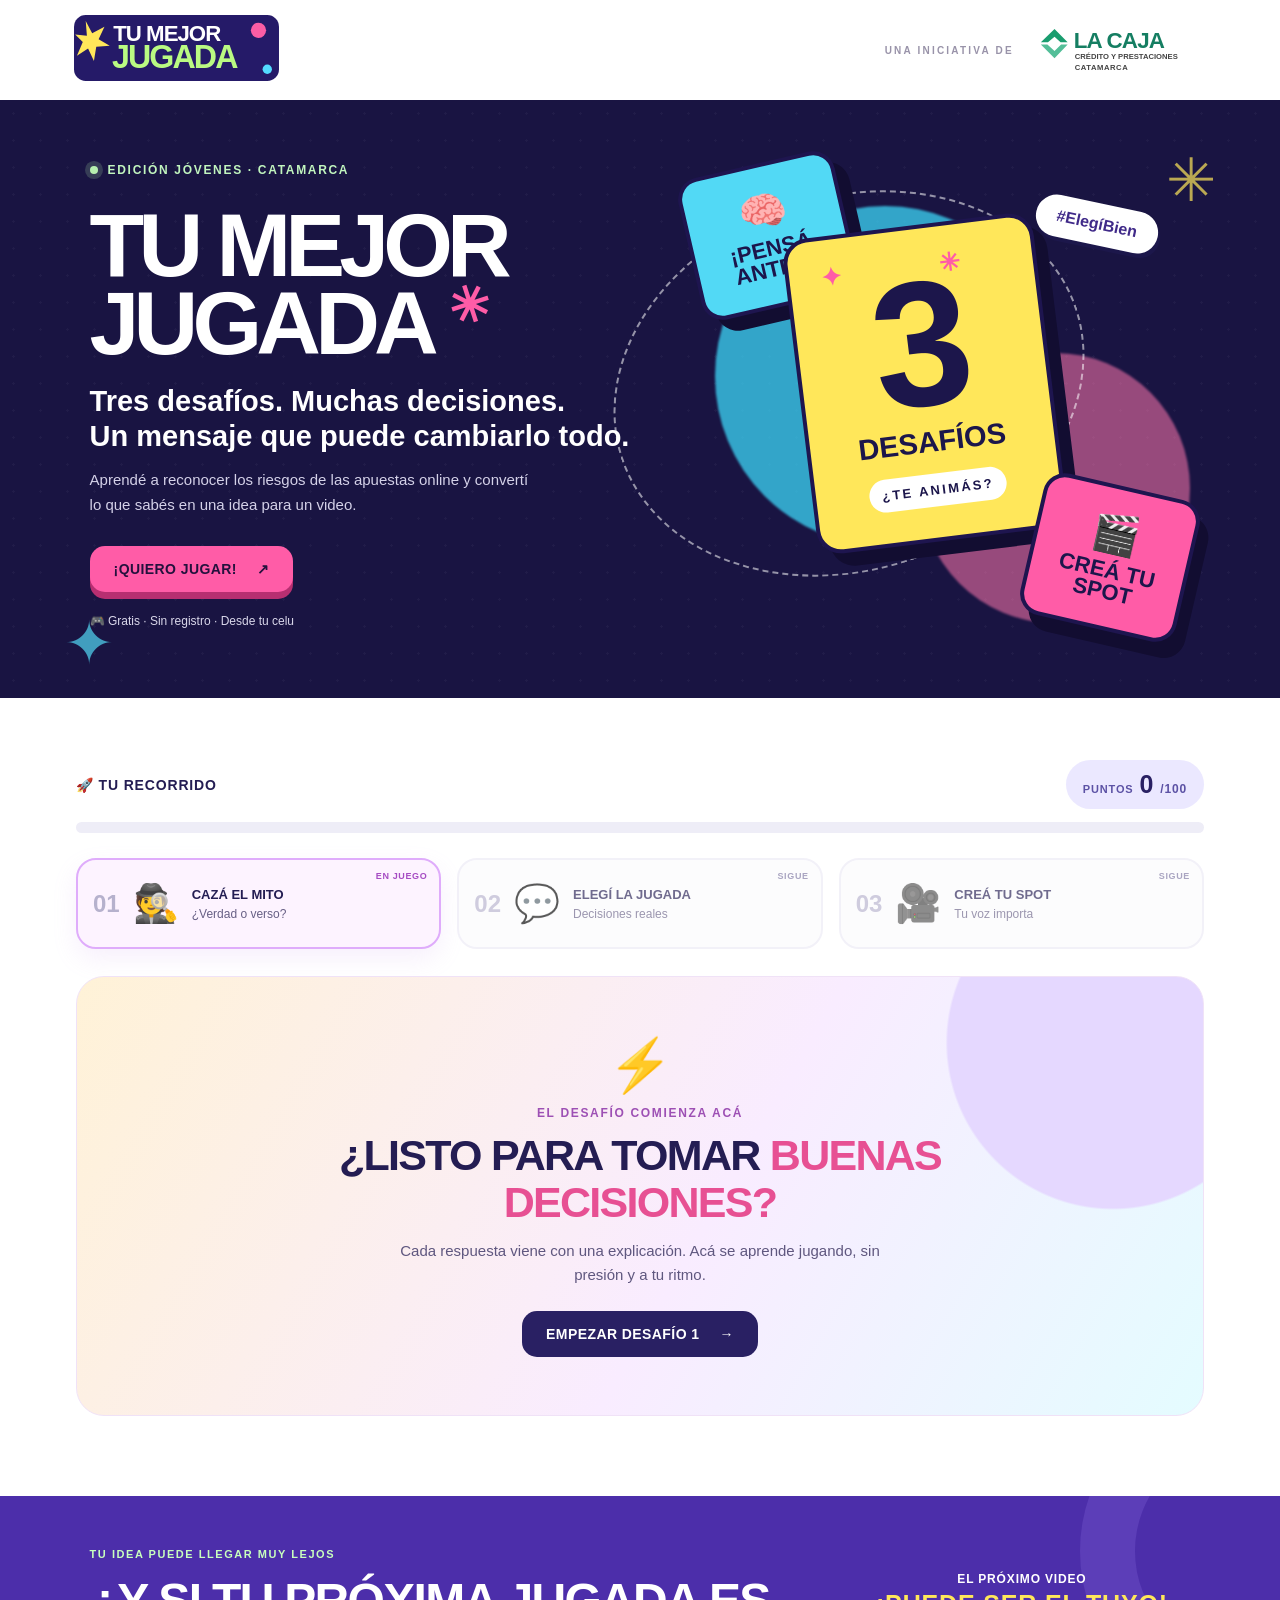
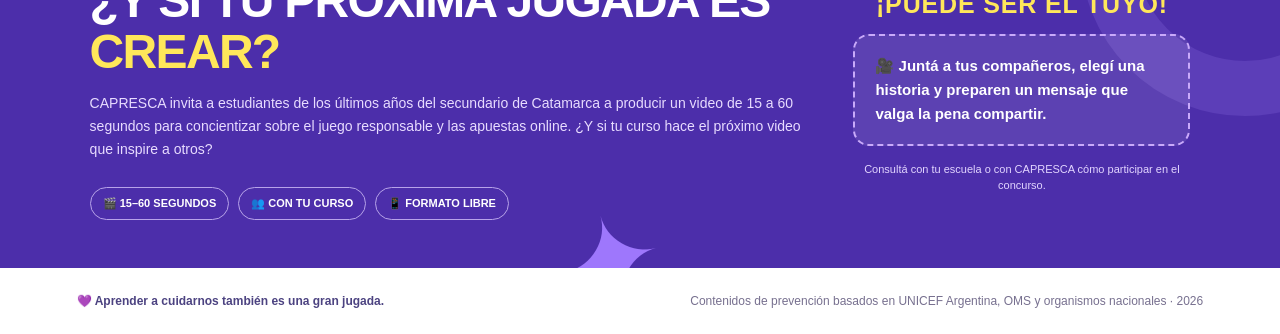
==== index.html @ 7194225c "Publicar Tu Mejor Jugada como juego web en GitHub Pages" ====
<!doctype html>
<html lang="es-AR">
  <head>
    <meta charset="UTF-8" />
    <meta name="viewport" content="width=device-width, initial-scale=1" />
    <meta name="theme-color" content="#1b154d" />
    <meta name="description" content="Tu Mejor Jugada: tres desafíos para aprender sobre apuestas online, cuidarnos entre amigos y crear un spot con mensaje." />
    <meta property="og:title" content="Tu Mejor Jugada | 3 desafíos" />
    <meta property="og:description" content="Jugá, decidí y creá. ¡Tu mensaje puede inspirar a otros jóvenes!" />
    <title>Tu Mejor Jugada | 3 desafíos</title>
    <link rel="icon" href="[data-uri]" type="image/svg+xml" />
    <style>
:root{--ink:#241d53;--purple:#292063;--purple-deep:#191442;--pink:#ff5ca7;--blue:#52d9f5;--mint:#b8f6b0;--yellow:#ffe75a;--cream:#fffefa;--muted:#675f85;--line:#eae6f6;--shadow:0 23px 52px rgba(29,20,78,.1)}
*{box-sizing:border-box}html{scroll-behavior:smooth}body{margin:0;background:#f8f7fc;color:var(--ink);font-family:'DM Sans',sans-serif;overflow-x:hidden}button,a{font:inherit}button{cursor:pointer}a{color:inherit;text-decoration:none}button:focus-visible,a:focus-visible{outline:4px solid #35b7e8;outline-offset:4px}.site-shell{max-width:1600px;margin:auto;background:#fff;min-height:100vh;overflow:hidden}.site-header{height:100px;display:flex;align-items:center;justify-content:space-between;padding:15px clamp(22px,5.8vw,95px);background:#fff}.brand img{width:205px;height:66px;object-fit:contain;object-position:left}.header-right{display:flex;align-items:center;gap:17px}.header-kicker{font-size:10px;letter-spacing:.22em;font-weight:900;color:#9993a9}.caja-logo{width:175px;height:62px;object-fit:contain;object-position:right}.hero{background:var(--purple-deep);min-height:555px;position:relative;display:grid;grid-template-columns:1.04fr .96fr;align-items:center;padding:58px clamp(25px,7vw,110px) 65px;isolation:isolate}.hero::before{content:'';position:absolute;inset:0;background-image:radial-gradient(#ffffff17 1.3px,transparent 1.3px);background-size:27px 27px;opacity:.4;z-index:-1}.hero-copy{position:relative;z-index:3}.eyebrow{color:#c1f5be;letter-spacing:.14em;font-size:12px;font-weight:900;display:flex;gap:10px;align-items:center}.eyebrow-dot{width:8px;height:8px;border-radius:50%;background:#b6f0af;box-shadow:0 0 0 5px #b6f0af2f}.hero h1{color:#fff;font-family:Outfit,'Arial Black',sans-serif;font-weight:900;font-size:clamp(67px,7vw,106px);line-height:.87;margin:30px 0 22px;letter-spacing:-.065em}.hero h1>span:first-child{color:var(--yellow)}.hero-star{color:var(--pink);display:inline-block;font-size:.55em;vertical-align:top;transform:rotate(-18deg)}.hero-tagline{font-family:Outfit,sans-serif;font-size:clamp(20px,2.4vw,29px);font-weight:800;line-height:1.18;color:#fff;margin:0 0 15px}.hero-desc{color:#d4d1e8;line-height:1.65;font-size:15px;max-width:450px;margin:0 0 29px}.btn{display:inline-flex;align-items:center;justify-content:center;gap:20px;border:0;padding:15px 24px;border-radius:15px;font-family:Outfit,sans-serif;font-size:14px;font-weight:900;letter-spacing:.03em;transition:transform .2s,box-shadow .2s}.btn:hover{transform:translateY(-3px);box-shadow:0 12px 25px #19144235}.btn-primary{background:var(--pink);color:#24113d;box-shadow:0 7px 0 #b72f71}.btn-primary:hover{box-shadow:0 4px 0 #b72f71}.btn-dark{background:var(--purple);color:#fff}.btn-yellow{background:var(--yellow);color:#211a46}.hero-mininote{color:#d9d7ea;font-size:12px;margin-top:22px}.hero-scribble{position:absolute;color:var(--yellow);font-size:60px;opacity:.7}.hero-scribble-a{top:45px;right:5%}.hero-scribble-b{bottom:20px;left:5%;color:var(--blue)}.hero-art{height:475px;position:relative;min-width:0}.orb{border-radius:50%;position:absolute;filter:blur(1px)}.orb-cyan{background:#3bcef0;width:340px;height:340px;top:48px;left:10%;opacity:.78}.orb-pink{background:#ff77ad;width:270px;height:270px;right:0;bottom:10px;opacity:.55}.orbit-ring{border:2px dashed #ffffff8a;transform:rotate(-18deg);border-radius:50%;height:375px;width:480px;position:absolute;top:38px;left:-10%}.art-card{position:absolute;border:4px solid #1e154f;box-shadow:12px 14px 0 #120d31;display:flex;font-family:Outfit,sans-serif;font-weight:900;color:#1c164b;z-index:2}.art-card-main{width:252px;height:317px;left:26%;top:67px;border-radius:25px;background:var(--yellow);transform:rotate(-7deg);align-items:center;flex-direction:column;justify-content:center}.art-card-spark{letter-spacing:45px;position:absolute;top:23px;left:32px;font-size:25px;color:var(--pink)}.art-card-big{font-size:178px;line-height:.94;letter-spacing:-.12em;padding-right:18px}.art-card-caption{font-size:29px;line-height:1}.art-card-bottom{font-size:13px;letter-spacing:.18em;background:#fff;border-radius:40px;padding:9px 13px;margin-top:17px}.art-card-top,.art-card-bottom-right{padding:18px;border-radius:22px;width:160px;height:145px;justify-content:center;align-items:center;flex-direction:column;gap:6px;text-align:center;font-size:22px;line-height:.95}.art-card-top{background:var(--blue);left:5%;top:5px;transform:rotate(-13deg)}.art-card-bottom-right{background:var(--pink);right:0;bottom:3px;transform:rotate(13deg)}.art-card-icon{font-size:39px;line-height:1.1}.art-sticker{position:absolute;z-index:5;background:#fff;color:#402a89;font-weight:900;font-size:16px;padding:12px 21px;border-radius:100px;right:6%;top:45px;transform:rotate(12deg);box-shadow:3px 4px 0 #1c174b}.game-dashboard{max-width:1180px;margin:62px auto 0;padding:0 26px}.dashboard-top{display:flex;align-items:center;justify-content:space-between;font-family:Outfit,sans-serif;font-weight:900;letter-spacing:.06em;font-size:14px;margin-bottom:13px}.score-pill{background:#ebe8ff;border-radius:100px;padding:10px 17px;display:flex;align-items:baseline;gap:6px;color:#5c52a5}.score-pill span{font-size:11px}.score-pill strong{color:var(--purple);font-size:25px}.score-max{font-size:12px!important}.progress-track{height:11px;border-radius:50px;background:#eeedf7;overflow:hidden}.progress-fill{height:100%;width:0%;background:linear-gradient(90deg,#ff5ca7,#ffcb62,#b8f6b0);border-radius:50px;transition:width .6s ease}.level-grid{display:grid;grid-template-columns:repeat(3,1fr);gap:16px;margin-top:25px}.level-tile{border:2px solid #eceaf5;padding:22px 15px;display:flex;align-items:center;gap:13px;border-radius:20px;position:relative;background:#fbfbfd;opacity:.65}.level-tile.is-current{background:#fdf3ff;border-color:#dfacfb;box-shadow:0 10px 25px #c393ed24;opacity:1}.level-tile.is-completed{background:#f1fff2;border-color:#a5e8ae;opacity:1}.level-number{font-family:Outfit,sans-serif;font-size:24px;font-weight:900;color:#b6b1cd}.level-icon{font-size:37px}.level-tile strong{display:block;font-family:Outfit,sans-serif;font-size:13px;font-weight:900}.level-tile div>span{display:block;font-size:12px;color:var(--muted);margin-top:5px}.level-status{font-size:9px;font-weight:900;letter-spacing:.07em;position:absolute;right:12px;top:11px;color:#7d76a1}.level-tile.is-current .level-status{color:#a64cc3}.level-tile.is-completed .level-status{color:#2b8a41}.game-stage{max-width:1180px;margin:27px auto 80px;padding:0 26px}.game-stage>div{animation:appear .3s both}.stage-intro{background:radial-gradient(circle at 92% 15%,#e5d8ff 0 15%,transparent 15.2%),linear-gradient(120deg,#fff2d7,#f9ecff 56%,#e4fcff);border:1px solid #f0e2f7;border-radius:28px;padding:58px 35px;text-align:center}.intro-icon{font-size:52px;margin-bottom:10px}.stage-kicker,.challenge-kicker{font-size:12px;color:#9d50b4;font-weight:900;letter-spacing:.14em}.stage-intro h2{font-family:Outfit,sans-serif;max-width:620px;margin:12px auto;font-size:clamp(28px,4vw,43px);line-height:1.1;letter-spacing:-.04em}.stage-intro h2 span{color:#e75093}.stage-intro p{font-size:15px;color:#5f577f;max-width:490px;margin:0 auto 24px;line-height:1.6}.challenge-panel{border:2px solid #ece5f5;border-radius:26px;background:#fff;box-shadow:var(--shadow);overflow:hidden}.challenge-header{display:flex;align-items:center;gap:18px;background:linear-gradient(100deg,#e7fafa,#f9eaff);padding:22px 35px;border-bottom:2px solid #e9e4f6}.challenge-emoji{font-size:50px;line-height:1}.challenge-header h2{font:900 clamp(24px,3vw,34px)/1 Outfit,sans-serif;margin:7px 0}.challenge-header p{margin:0;font-size:13px;color:#615b7b}.challenge-count{margin-left:auto;text-align:right;font-weight:900;color:#55508a;min-width:80px}.challenge-count strong{font:900 26px Outfit,sans-serif}.question-area{padding:34px clamp(18px,4vw,52px) 38px}.question-step{display:flex;align-items:center;justify-content:space-between;gap:12px;margin-bottom:15px;color:#817b9b;font-weight:800;font-size:12px;letter-spacing:.07em}.question-tag{display:inline-flex;background:#f0eaff;color:#8055b3;padding:7px 12px;border-radius:30px}.question-title{font:900 clamp(26px,3.5vw,39px)/1.12 Outfit,sans-serif;letter-spacing:-.03em;max-width:850px;margin:13px 0 24px}.answer-grid{display:grid;grid-template-columns:repeat(2,minmax(0,1fr));gap:14px}.answer{min-height:100px;text-align:left;padding:19px 20px;border:2px solid #e4def2;background:#fff;color:#2d2459;display:flex;gap:15px;align-items:center;border-radius:18px;font-weight:800;line-height:1.4;transition:transform .15s,border-color .15s,background .15s}.answer:not(:disabled):hover{transform:translateY(-3px);border-color:#af7df1;background:#fcf9ff}.answer:disabled{cursor:default}.answer-letter{display:inline-flex;flex:0 0 36px;align-items:center;justify-content:center;width:36px;height:36px;border-radius:10px;background:#f0edfc;color:#8261b7;font:900 17px Outfit,sans-serif}.answer.is-correct{border-color:#66d893;background:#f0fff3}.answer.is-correct .answer-letter{background:#aaf0b6;color:#236e37}.answer.is-wrong{border-color:#ff99b5;background:#fff4f8}.answer.is-wrong .answer-letter{background:#ffccda;color:#a82964}.answer.is-dim{opacity:.62}.feedback{margin-top:22px;border-radius:19px;padding:20px 23px;display:flex;gap:17px;align-items:flex-start;background:#edfcef;border:2px solid #c1edc5}.feedback.is-wrong{background:#fff6e8;border-color:#ffda9e}.feedback-icon{font-size:31px}.feedback h3{font:900 20px Outfit,sans-serif;margin:0 0 6px}.feedback p{margin:0;line-height:1.55;color:#4d4965;font-size:14px}.feedback .btn{margin-top:18px}.stage-action-row{display:flex;justify-content:space-between;align-items:center;gap:15px;margin-top:22px}.tipline{font-size:12px;color:#827b9c}.milestone{padding:52px 30px;text-align:center;background:linear-gradient(135deg,#effff5,#e6faff 45%,#fff0f6)}.milestone-bubble{font-size:64px}.milestone h2{font:900 clamp(30px,4vw,45px)/1.1 Outfit,sans-serif;margin:12px 0}.milestone p{color:#635b7d;line-height:1.6;max-width:550px;margin:0 auto 25px}.milestone .earned{display:inline-flex;background:#d2ffde;color:#1b7544;border:2px solid #8be3a2;border-radius:30px;padding:7px 17px;font-weight:900;font-size:13px}.creative-panel{padding-bottom:0}.creative-top{padding:28px clamp(18px,4vw,52px) 5px}.creative-top h3{font:900 clamp(25px,3vw,33px)/1.15 Outfit,sans-serif;margin:8px 0}.creative-top p{color:#6a6480;font-size:14px;line-height:1.6;margin-top:0}.creative-grid{display:grid;grid-template-columns:1.07fr .93fr;gap:25px;padding:20px clamp(18px,4vw,52px) 40px}.creative-control{margin-bottom:20px}.creative-label{display:block;font-size:13px;font-weight:900;margin-bottom:10px}.creative-options{display:grid;grid-template-columns:1fr;gap:9px}.creative-choice{display:flex;align-items:center;gap:12px;text-align:left;border:2px solid #e6e1f2;background:#fff;border-radius:13px;padding:13px 15px;font-weight:800;font-size:13px;color:#4e476f}.creative-choice:hover{border-color:#f49ac9}.creative-choice.selected{border-color:#e75ca1;background:#fff1f9}.creative-choice .choice-symbol{width:27px;height:27px;border-radius:100%;border:2px solid #d9d1e8;display:grid;place-items:center;flex:0 0 27px;color:#fff;font-size:12px}.creative-choice.selected .choice-symbol{background:#e75ca1;border-color:#e75ca1}.storyboard{border-radius:23px;background:#24205d;color:#fff;align-self:start;overflow:hidden;position:sticky;top:15px;box-shadow:9px 10px 0 #ddd7ff}.storyboard-head{padding:22px 23px 17px;background:#393079;display:flex;align-items:center;justify-content:space-between;gap:10px}.storyboard-head strong{font:900 20px Outfit,sans-serif}.storyboard-head span{font-weight:800;font-size:12px;background:#fff3;border-radius:100px;padding:7px 10px}.storyboard-body{padding:16px 23px 22px}.story-step{border-bottom:1px solid #ffffff26;padding:13px 0;display:flex;gap:14px;align-items:flex-start}.story-step:last-child{border:0}.story-time{color:#ffe75a;font-size:11px;font-weight:900;min-width:48px;margin-top:2px}.story-step strong{display:block;font-size:13px;color:#b7f2ff;margin-bottom:5px}.story-step p{margin:0;color:#fff;font-size:13px;line-height:1.55}.storyboard-bottom{background:var(--yellow);color:#27204f;padding:15px;text-align:center;font-weight:900;font-size:13px}.creative-finish{padding:0 clamp(18px,4vw,52px) 36px;display:flex;gap:12px;flex-wrap:wrap}.creative-finish .btn{flex:1}.btn-outline{border:2px solid #c9beea;color:#5a40a3;background:#fff}.finish-panel{padding:45px 30px;text-align:center;background:linear-gradient(145deg,#e8fff5 0%,#fff6d9 52%,#ffe8f3 100%)}.finish-stars{font-size:45px;letter-spacing:15px}.finish-panel h2{font:900 clamp(34px,5vw,54px)/1 Outfit,sans-serif;letter-spacing:-.04em;margin:15px auto}.finish-panel>p{max-width:600px;margin:0 auto 21px;line-height:1.6;color:#635878}.finish-score{display:inline-flex;flex-direction:column;background:#fff;padding:17px 45px;border:3px solid #343078;box-shadow:6px 6px 0 #343078;border-radius:17px;margin:5px 0 25px}.finish-score strong{font:900 44px Outfit,sans-serif;color:#333079}.finish-score span{font-size:12px;font-weight:900}.finish-actions{display:flex;flex-wrap:wrap;justify-content:center;gap:12px}.finish-message{font-weight:800;font-size:14px;color:#3b3266;margin:0 auto 18px;max-width:560px}.copy-notice{font-size:12px;color:#21894f;font-weight:800}.contest-cta{margin:0 auto 0;padding:48px clamp(26px,7vw,100px);background:#4c2eaa;color:#fff;display:grid;grid-template-columns:1.6fr .75fr;gap:45px;position:relative;overflow:hidden}.contest-cta::before{content:'';position:absolute;border:55px solid #9e7fed32;width:220px;height:220px;border-radius:50%;right:-130px;top:-110px}.contest-mark{font-size:120px;position:absolute;left:44%;bottom:-63px;color:#9e77fc;transform:rotate(-15deg)}.contest-eyebrow{font-weight:900;font-size:11px;letter-spacing:.14em;color:#c8ffbd}.contest-copy h2{font:900 clamp(30px,3.8vw,48px)/1.08 Outfit,sans-serif;letter-spacing:-.035em;margin:13px 0}.contest-copy h2 em{font-style:normal;color:var(--yellow)}.contest-copy p{line-height:1.65;color:#e8dcff;font-size:14px;max-width:730px}.contest-chips{display:flex;flex-wrap:wrap;gap:9px;margin-top:25px}.contest-chips span{border:1px solid #b7a3e9;border-radius:50px;padding:9px 12px;font-weight:800;font-size:11px}.contest-action{z-index:2;display:flex;flex-direction:column;align-items:stretch;justify-content:center;gap:15px}.contest-date{text-align:center;font-size:12px;font-weight:900;line-height:1.7;letter-spacing:.07em}.contest-date strong{font:900 25px Outfit,sans-serif;color:var(--yellow)}.contest-small{font-size:11px;color:#e2d5ff;line-height:1.5;text-align:center}.site-footer{padding:26px clamp(25px,6vw,90px);display:flex;justify-content:space-between;gap:15px;align-items:center;font-size:12px;color:#77708f}.site-footer>div{font-weight:800;color:#4c4381}.confetti-layer{position:fixed;inset:0;pointer-events:none;overflow:hidden;z-index:99}.confetti{position:absolute;top:-30px;width:12px;height:22px;opacity:0;animation:fall 2.2s ease-in forwards}.sr-only{position:absolute;width:1px;height:1px;padding:0;margin:-1px;overflow:hidden;clip:rect(0,0,0,0);white-space:nowrap;border:0}@keyframes appear{from{opacity:0;transform:translateY(8px)}to{opacity:1;transform:none}}@keyframes fall{0%{opacity:1;transform:translateY(-20px) rotate(0deg)}90%{opacity:1}100%{opacity:0;transform:translateY(110vh) rotate(610deg)}}
@media(max-width:1100px){.hero{padding-left:50px;padding-right:45px}.hero-art{transform:scale(.85);transform-origin:center}.art-card-main{left:21%}.level-tile{padding:25px 10px;gap:8px}.level-icon{font-size:31px}.level-status{top:6px;right:8px}.level-number{font-size:18px}.level-tile strong{font-size:11px}}
@media(max-width:800px){.site-header{height:82px;padding:12px 23px}.brand img{width:165px}.caja-logo{width:120px}.header-kicker{display:none}.hero{grid-template-columns:1fr;min-height:0;padding:55px 25px 15px}.hero h1{font-size:clamp(68px,13vw,110px)}.hero-copy{max-width:600px}.hero-art{height:330px;width:530px;max-width:100%;transform:scale(.67);transform-origin:top left;margin-top:35px;margin-bottom:-105px}.orb-cyan{left:10%;top:0}.orb-pink{bottom:0}.orbit-ring{top:-8px}.art-card-main{top:14px;left:24%}.art-card-top{top:0}.art-sticker{right:0}.game-dashboard{margin-top:40px}.level-grid{gap:8px}.level-tile{min-height:128px;display:block;text-align:center}.level-number{position:absolute;left:10px;top:8px}.level-icon{display:block;font-size:32px;margin:0 auto 10px}.level-tile strong{font-size:11px}.level-tile div>span{font-size:10px}.level-status{font-size:8px}.creative-grid{grid-template-columns:1fr}.storyboard{position:static}.contest-cta{grid-template-columns:1fr;gap:15px}.contest-action{align-items:flex-start}.contest-date{text-align:left}.contest-small{text-align:left}}
@media(max-width:560px){.site-header{padding:10px 16px;height:76px}.brand img{width:133px;height:55px}.caja-logo{width:118px;height:50px}.hero{padding:42px 20px 0}.eyebrow{font-size:9px}.hero h1{font-size:clamp(57px,14vw,83px);margin:24px 0 18px}.hero-tagline{font-size:22px}.hero-desc{font-size:13px}.hero-art{transform:scale(.53);width:480px;margin-top:20px;margin-bottom:-150px}.game-dashboard{padding:0 14px;margin-top:35px}.dashboard-top{font-size:11px}.level-grid{grid-template-columns:repeat(3,1fr)}.level-tile{border-radius:13px;min-height:118px;padding:26px 4px 10px}.level-icon{font-size:28px}.level-tile strong{font-size:9px;line-height:1.1}.level-tile div>span{font-size:9px}.level-status{display:none}.game-stage{padding:0 14px;margin-top:16px;margin-bottom:44px}.stage-intro{padding:40px 18px}.stage-intro p{font-size:13px}.challenge-header{padding:18px 15px;gap:10px}.challenge-emoji{font-size:35px}.challenge-header h2{font-size:22px}.challenge-header p{font-size:11px}.challenge-count{min-width:55px;font-size:10px}.challenge-count strong{font-size:22px}.question-area{padding:26px 17px}.question-title{font-size:26px}.question-step{font-size:10px}.answer-grid{grid-template-columns:1fr;gap:10px}.answer{min-height:78px;font-size:13px;padding:13px 15px}.answer-letter{flex-basis:30px;width:30px;height:30px;font-size:13px}.feedback{padding:15px;gap:10px}.feedback-icon{font-size:25px}.feedback h3{font-size:18px}.feedback p{font-size:12px}.milestone{padding:45px 16px}.creative-top{padding:24px 17px 0}.creative-grid{padding:16px 17px 32px}.creative-finish{padding:0 17px 24px}.creative-finish .btn{width:100%;flex:auto}.finish-panel{padding:36px 18px}.finish-stars{font-size:29px;letter-spacing:8px}.contest-cta{padding:40px 23px}.contest-copy h2{font-size:35px}.contest-chips span{font-size:10px}.contest-action .btn{width:100%}.site-footer{flex-direction:column;text-align:center;padding:25px 14px}}
.contest-invite{padding:18px 20px;border:2px dashed #c9aafa;border-radius:16px;color:#fff;font-weight:800;font-size:15px;line-height:1.6;background:#ffffff18}.feedback-source{margin-top:11px;font-size:11px;color:#666084;font-weight:800}.feedback-source a{text-decoration:underline;text-underline-offset:3px}.feedback-source a:hover{color:#a4368b}
@media(prefers-reduced-motion:reduce){*,*::before,*::after{scroll-behavior:auto!important;transition:none!important;animation:none!important}}

</style>
    
  </head>
  <body>
    <div class="site-shell">
      <header class="site-header">
        <a class="brand" href="./" aria-label="Tu Mejor Jugada, inicio">
          <img src="[data-uri]" alt="Tu Mejor Jugada" />
        </a>
        <div class="header-right">
          <span class="header-kicker">UNA INICIATIVA DE</span>
          <img class="caja-logo" src="[data-uri]" alt="Caja de Crédito y Prestaciones de Catamarca" />
        </div>
      </header>

      <main>
        <section class="hero" aria-labelledby="hero-title">
          <div class="hero-scribble hero-scribble-a" aria-hidden="true">✳</div>
          <div class="hero-scribble hero-scribble-b" aria-hidden="true">✦</div>
          <div class="hero-copy">
            <div class="eyebrow"><span class="eyebrow-dot"></span> EDICIÓN JÓVENES · CATAMARCA</div>
            <h1 id="hero-title">TU MEJOR<br /><span>JUGADA</span> <span class="hero-star" aria-hidden="true">✳</span></h1>
            <p class="hero-tagline">Tres desafíos. Muchas decisiones.<br />Un mensaje que puede cambiarlo todo.</p>
            <p class="hero-desc">Aprendé a reconocer los riesgos de las apuestas online y convertí lo que sabés en una idea para un video.</p>
            <button class="btn btn-primary hero-cta" id="start-button" type="button">¡QUIERO JUGAR! <span aria-hidden="true">↗</span></button>
            <div class="hero-mininote">🎮 Gratis · Sin registro · Desde tu celu</div>
          </div>
          <div class="hero-art" aria-hidden="true">
            <div class="orb orb-cyan"></div>
            <div class="orb orb-pink"></div>
            <div class="orbit-ring"></div>
            <div class="art-card art-card-top"><span class="art-card-icon">🧠</span><span>¡PENSÁ<br />ANTES!</span></div>
            <div class="art-card art-card-main">
              <div class="art-card-spark">✦ ✳</div>
              <span class="art-card-big">3</span>
              <span class="art-card-caption">DESAFÍOS</span>
              <span class="art-card-bottom">¿TE ANIMÁS?</span>
            </div>
            <div class="art-card art-card-bottom-right"><span class="art-card-icon">🎬</span><span>CREÁ TU<br />SPOT</span></div>
            <div class="art-sticker">#ElegíBien</div>
          </div>
        </section>

        <section class="game-dashboard" aria-label="Tu progreso">
          <div class="dashboard-top">
            <span>🚀 TU RECORRIDO</span>
            <div class="score-pill"><span>PUNTOS</span> <strong id="score-value">0</strong><span class="score-max">/100</span></div>
          </div>
          <div class="progress-track" role="progressbar" aria-label="Desafíos completados" aria-valuemin="0" aria-valuemax="3" aria-valuenow="0" id="progress-track"><div class="progress-fill" id="progress-fill"></div></div>
          <div class="level-grid" id="level-grid">
            <div class="level-tile is-current" data-level="1"><div class="level-number">01</div><span class="level-icon">🕵️</span><div><strong>CAZÁ EL MITO</strong><span>¿Verdad o verso?</span></div><span class="level-status">LISTO</span></div>
            <div class="level-tile" data-level="2"><div class="level-number">02</div><span class="level-icon">💬</span><div><strong>ELEGÍ LA JUGADA</strong><span>Decisiones reales</span></div><span class="level-status">SIGUE</span></div>
            <div class="level-tile" data-level="3"><div class="level-number">03</div><span class="level-icon">🎥</span><div><strong>CREÁ TU SPOT</strong><span>Tu voz importa</span></div><span class="level-status">SIGUE</span></div>
          </div>
        </section>

        <section class="game-stage" id="game-stage" aria-label="Zona del juego" aria-live="polite">
          <div class="stage-intro">
            <div class="intro-icon" aria-hidden="true">⚡</div>
            <div class="stage-kicker">EL DESAFÍO COMIENZA ACÁ</div>
            <h2>¿LISTO PARA TOMAR <span>BUENAS DECISIONES?</span></h2>
            <p>Cada respuesta viene con una explicación. Acá se aprende jugando, sin presión y a tu ritmo.</p>
            <button class="btn btn-dark" type="button" data-action="start">EMPEZAR DESAFÍO 1 <span aria-hidden="true">→</span></button>
          </div>
        </section>

        <section class="contest-cta" id="concurso">
          <div class="contest-mark" aria-hidden="true">✦</div>
          <div class="contest-copy">
            <span class="contest-eyebrow">TU IDEA PUEDE LLEGAR MUY LEJOS</span>
            <h2>¿Y SI TU PRÓXIMA JUGADA ES <em>CREAR?</em></h2>
            <p>CAPRESCA invita a estudiantes de los últimos años del secundario de Catamarca a producir un video de 15 a 60 segundos para concientizar sobre el juego responsable y las apuestas online. ¿Y si tu curso hace el próximo video que inspire a otros?</p>
            <div class="contest-chips"><span>🎬 15–60 SEGUNDOS</span><span>👥 CON TU CURSO</span><span>📱 FORMATO LIBRE</span></div>
          </div>
          <div class="contest-action">
            <div class="contest-date">EL PRÓXIMO VIDEO<br /><strong>¡PUEDE SER EL TUYO!</strong></div>
            <div class="contest-invite">🎥 Juntá a tus compañeros, elegí una historia y preparen un mensaje que valga la pena compartir.</div>
            <span class="contest-small">Consultá con tu escuela o con CAPRESCA cómo participar en el concurso.</span>
          </div>
        </section>
      </main>

      <footer class="site-footer"><div>💜 Aprender a cuidarnos también es una gran jugada.</div><span>Contenidos de prevención basados en UNICEF Argentina, OMS y organismos nacionales · 2026</span></footer>
    </div>
    <div class="confetti-layer" id="confetti-layer" aria-hidden="true"></div>
  <script>
// Tu Mejor Jugada: juego educativo sin cuentas, datos personales ni rastreadores.
const stage = document.getElementById('game-stage');
const scoreValue = document.getElementById('score-value');
const progressFill = document.getElementById('progress-fill');
const progressTrack = document.getElementById('progress-track');
const levelTiles = [...document.querySelectorAll('.level-tile')];

const challenges = {
  quiz1: {
    number: 1,
    icon: '🕵️',
    title: 'CAZÁ EL MITO',
    subtitle: 'Hay mensajes que suenan increíbles... y no son verdad.',
    label: 'VERDAD O VERSO',
    questions: [
      {
        question: '“Si perdí varias veces, la próxima seguro gano”. ¿Qué pensás?',
        choices: ['Sí, así funcionan las apuestas.', 'No. Perder antes no garantiza ganar después.'],
        correct: 1,
        explanation: 'No hay una ganancia garantizada: los juegos de azar dependen de resultados inciertos. Haber perdido varias veces no asegura que la próxima apuesta salga bien. Además, intentar recuperar lo perdido es una señal de alerta de juego problemático.',
        source: 'Organización Mundial de la Salud y Argentina.gob.ar',
        sourceUrl: 'https://www.argentina.gob.ar/capital-humano/familia/bienestar-emocional/somos-familia/apuestas-online-y-juego-problematico'
      },
      {
        question: '¿Cuál de estas situaciones es una señal de alerta?',
        choices: ['No poder dejar de pensar en recuperar plata perdida.', 'Desconectar el celular para descansar.', 'Ir a jugar a la pelota con amigos.'],
        correct: 0,
        explanation: 'Pensar constantemente en las apuestas, ocultar gastos o buscar recuperar pérdidas son señales de alerta. No alcanzan por sí solas para diagnosticar a alguien, pero sí son motivos para conversar y buscar acompañamiento sin juzgar.',
        source: 'Argentina.gob.ar: Apuestas online y juego problemático',
        sourceUrl: 'https://www.argentina.gob.ar/capital-humano/familia/bienestar-emocional/somos-familia/apuestas-online-y-juego-problematico'
      },
      {
        question: 'Las apuestas online para menores de edad...',
        choices: ['Son una forma fácil de conseguir dinero.', 'Son seguras si se apuesta muy poquito.', 'No son para menores y pueden causar daños.'],
        correct: 2,
        explanation: 'En Argentina, las apuestas online están prohibidas para menores de 18 años. Aunque las plataformas se parezcan a videojuegos, implican arriesgar dinero y pueden afectar las emociones, los vínculos y la economía.',
        source: 'UNICEF Argentina y Argentina.gob.ar',
        sourceUrl: 'https://www.unicef.org/argentina/apuestas-online'
      }
    ]
  },
  quiz2: {
    number: 2,
    icon: '💬',
    title: 'ELEGÍ LA JUGADA',
    subtitle: 'Situaciones de todos los días. Tus decisiones importan.',
    label: 'MODO CHAT ACTIVADO',
    questions: [
      {
        question: 'Al grupo del curso llega un link: “¡Plata fácil! Entrá ahora”. ¿Qué hacés?',
        choices: ['Lo comparto para que todos aprovechen.', 'No entro ni lo reenvío y aviso a un adulto de confianza.', 'Pruebo para ver si es real.'],
        correct: 1,
        explanation: 'Las promesas de dinero fácil, los bonos y los enlaces compartidos en chats son estrategias frecuentes para atraer a adolescentes a las apuestas. No abrir ni reenviar el enlace evita amplificar el riesgo; si te preocupa, pedí orientación.',
        source: 'UNICEF Argentina: Apuestas online',
        sourceUrl: 'https://www.unicef.org/argentina/apuestas-online'
      },
      {
        question: 'Un amigo dice que perdió dinero apostando y está angustiado. ¿Cómo lo ayudás?',
        choices: ['Lo escucho sin juzgar y lo acompaño a pedir ayuda.', 'Le presto dinero para que intente recuperarlo.', 'Lo cargo delante del grupo.'],
        correct: 0,
        explanation: 'Las burlas pueden aumentar la vergüenza y dificultar que alguien pida ayuda. Es preferible escuchar sin juzgar, no ofrecer dinero para seguir apostando y acompañar a la persona a hablar con un adulto o profesional de confianza.',
        source: 'UNICEF Argentina: Apuestas online y salud mental',
        sourceUrl: 'https://www.unicef.org/argentina/apuestas-online-salud-mental'
      },
      {
        question: 'Querés hacer un video sobre prevención. ¿Qué mensaje suma de verdad?',
        choices: ['“Con este truco siempre ganás”.', '“Apostar no tiene riesgos si sabés jugar”.', '“No todo lo que promete premios es una oportunidad”.'],
        correct: 2,
        explanation: 'La comunicación preventiva debe cuestionar las promesas engañosas y mostrar riesgos concretos. UNICEF advierte que la publicidad y los influencers pueden presentar las apuestas como éxito fácil; por eso un spot útil promueve pensamiento crítico, diálogo y cuidado.',
        source: 'UNICEF Argentina: Apuestas online',
        sourceUrl: 'https://www.unicef.org/argentina/apuestas-online'
      }
    ]
  }
};

const creativeChoices = {
  hook: [
    '“¿Y si un clic te cuesta más que dinero?”',
    '“No todo lo que parece premio lo es”.',
    '“Te llegó un link. ¿Y ahora?”'
  ],
  format: [
    '💬 Chat ficticio en pantalla',
    '🎭 Mini sketch con compañeros',
    '✨ Animación con ilustraciones'
  ],
  close: [
    '“Pedir ayuda también es una gran jugada”.',
    '“Tu tiempo y tus sueños valen mucho más”.',
    '“Tu mejor jugada es decidir por vos”.'
  ]
};

let state = initialState();

function initialState() {
  return { screen: 'intro', index: 0, selected: null, score: 0, completed: 0, creative: { hook: 0, format: 0, close: 2 }, copied: false };
}

function safeText(value) {
  return String(value).replace(/[&<>"']/g, c => ({ '&': '&amp;', '<': '&lt;', '>': '&gt;', '"': '&quot;', "'": '&#39;' }[c]));
}

function updateDashboard() {
  scoreValue.textContent = String(state.score);
  progressFill.style.width = `${(state.completed / 3) * 100}%`;
  progressTrack.setAttribute('aria-valuenow', String(state.completed));
  const activeLevel = state.screen === 'quiz2' || state.screen === 'milestone2' ? 2 : state.screen === 'creative' || state.screen === 'complete' ? 3 : 1;
  levelTiles.forEach((tile, index) => {
    const number = index + 1;
    const completed = number <= state.completed;
    tile.classList.toggle('is-completed', completed);
    tile.classList.toggle('is-current', !completed && number === activeLevel);
    tile.querySelector('.level-status').textContent = completed ? '✓ LISTO' : number === activeLevel ? 'EN JUEGO' : 'SIGUE';
  });
}

function goToGame() {
  stage.scrollIntoView({ behavior: matchMedia('(prefers-reduced-motion: reduce)').matches ? 'auto' : 'smooth', block: 'start' });
}

function startQuiz(which) {
  state.screen = which;
  state.index = 0;
  state.selected = null;
  render();
  goToGame();
}

function chooseAnswer(answerIndex) {
  if (state.selected !== null) return;
  const question = challenges[state.screen].questions[state.index];
  state.selected = answerIndex;
  if (answerIndex === question.correct) state.score += 10;
  render();
}

function nextQuestion() {
  if (state.selected === null) return;
  const quiz = challenges[state.screen];
  if (state.index < quiz.questions.length - 1) {
    state.index += 1;
    state.selected = null;
  } else {
    state.completed = Math.max(state.completed, quiz.number);
    state.screen = `milestone${quiz.number}`;
    confetti(quiz.number === 1 ? 19 : 24);
  }
  render();
  goToGame();
}

function renderQuiz() {
  const quiz = challenges[state.screen];
  const item = quiz.questions[state.index];
  const answered = state.selected !== null;
  const right = answered && state.selected === item.correct;
  stage.innerHTML = `
    <div class="challenge-panel">
      <div class="challenge-header">
        <span class="challenge-emoji" aria-hidden="true">${quiz.icon}</span>
        <div><span class="challenge-kicker">DESAFÍO ${quiz.number} DE 3</span><h2>${quiz.title}</h2><p>${quiz.subtitle}</p></div>
        <div class="challenge-count"><strong>${state.index + 1}</strong> / ${quiz.questions.length}<br>RONDAS</div>
      </div>
      <div class="question-area">
        <div class="question-step"><span class="question-tag">${quiz.label}</span><span>+10 PUNTOS POR ACIERTO</span></div>
        <h3 class="question-title">${safeText(item.question)}</h3>
        <div class="answer-grid" role="group" aria-label="Elegí una respuesta">
          ${item.choices.map((choice, index) => {
            const className = !answered ? '' : index === item.correct ? 'is-correct' : index === state.selected ? 'is-wrong' : 'is-dim';
            return `<button type="button" class="answer ${className}" data-answer="${index}" ${answered ? 'disabled' : ''}>
              <span class="answer-letter" aria-hidden="true">✦</span><span>${safeText(choice)}</span>
            </button>`;
          }).join('')}
        </div>
        ${answered ? `<div class="feedback ${right ? '' : 'is-wrong'}" role="status">
          <span class="feedback-icon" aria-hidden="true">${right ? '💚' : '💡'}</span>
          <div><h3>${right ? '¡EXCELENTE JUGADA! +10' : '¡SEGUIMOS APRENDIENDO!'}</h3>
            <p>${safeText(item.explanation)}</p>
            <div class="feedback-source">Fundamento: <a href="${item.sourceUrl}" target="_blank" rel="noopener noreferrer">${safeText(item.source)} ↗</a></div>
            <button type="button" class="btn btn-dark" data-action="next">${state.index === quiz.questions.length - 1 ? 'VER MI RESULTADO' : 'SIGUIENTE RONDA'} <span aria-hidden="true">→</span></button>
          </div></div>` : `<div class="stage-action-row"><span class="tipline">💭 Elegí con calma. Después te contamos por qué.</span><span class="tipline">Sin cronómetro</span></div>`}
      </div>
    </div>`;
}

function renderMilestone(number) {
  const first = number === 1;
  stage.innerHTML = `<div class="challenge-panel milestone">
    <div class="milestone-bubble" aria-hidden="true">${first ? '🧠✨' : '💬💚'}</div>
    <div class="stage-kicker">DESAFÍO ${number} SUPERADO</div>
    <h2>${first ? '¡NO TE COMÉS EL VERSO!' : '¡SABÉS CUIDAR A TU EQUIPO!'}</h2>
    <p>${first ? 'Ya sabés que las promesas de ganancias no son garantías. Ahora veamos qué harías en situaciones cotidianas.' : 'Escuchar, no compartir enlaces riesgosos y pedir ayuda también son decisiones valientes. ¡Llegó tu momento creativo!'}</p>
    <span class="earned">⭐ LLEVÁS ${state.score} PUNTOS</span><br><br>
    <button class="btn btn-primary" type="button" data-action="${first ? 'to-quiz2' : 'to-creative'}">${first ? 'IR AL DESAFÍO 2' : 'CREAR MI VIDEO'} <span aria-hidden="true">→</span></button>
  </div>`;
}

function readableFormat(format) {
  return format.replace(/^[^\p{L}]+/u, '').trim().toLowerCase();
}

function scriptText() {
  const hook = creativeChoices.hook[state.creative.hook];
  const format = readableFormat(creativeChoices.format[state.creative.format]);
  const close = creativeChoices.close[state.creative.close];
  return `TU MEJOR JUGADA — IDEA DE SPOT (45 SEGUNDOS)\n\nFORMATO: ${format}\n\n0–5 s | GANCHO\n${hook}\n\n5–20 s | SITUACIÓN\nMostrá a un grupo que recibe un mensaje de “dinero fácil” con un enlace de apuestas. Una persona duda antes de tocarlo.\n\n20–35 s | DECISIÓN\nEl grupo decide no abrir ni reenviar el enlace. Conversan: las apuestas no garantizan ganancias y, si algo preocupa, se puede pedir ayuda a alguien de confianza.\n\n35–45 s | CIERRE\n${close}\n\nConsejo: grabá con tu curso, usá una escena cercana y terminá con una invitación a reflexionar. ¡Tu idea puede convertirse en un video para Tu Mejor Jugada!`;
}

function renderCreative() {
  const { hook, format, close } = state.creative;
  const control = (key, title, subtitle) => `<div class="creative-control"><label class="creative-label">${title} <span style="font-weight:500;color:#8e86a5">${subtitle}</span></label><div class="creative-options">${creativeChoices[key].map((value, index) => `<button class="creative-choice ${state.creative[key] === index ? 'selected' : ''}" type="button" data-creative="${key}" data-creative-index="${index}" aria-pressed="${state.creative[key] === index}"><span class="choice-symbol" aria-hidden="true">${state.creative[key] === index ? '✓' : ''}</span>${safeText(value)}</button>`).join('')}</div></div>`;
  stage.innerHTML = `<div class="challenge-panel creative-panel">
    <div class="challenge-header"><span class="challenge-emoji" aria-hidden="true">🎥</span><div><span class="challenge-kicker">DESAFÍO 3 DE 3</span><h2>CREÁ TU SPOT</h2><p>¡Tu voz puede hacer que otro joven se detenga a pensar!</p></div><div class="challenge-count">+40<br>PUNTOS</div></div>
    <div class="creative-top"><span class="question-tag">MODO CREATIVO ENCENDIDO ✨</span><h3>Elegí 3 ingredientes para tu video</h3><p>Todas las opciones son válidas. Armá tu propia idea y mirá cómo toma forma a la derecha.</p></div>
    <div class="creative-grid"><div>
      ${control('hook', '01 · EL GANCHO', '¿Con qué frase arrancás?')}
      ${control('format', '02 · EL ESTILO', '¿Cómo lo vas a contar?')}
      ${control('close', '03 · EL MENSAJE FINAL', '¿Con qué idea querés cerrar?')}
    </div><aside class="storyboard" aria-label="Vista previa de tu guion">
      <div class="storyboard-head"><strong>🎬 TU MINI GUION</strong><span>45 SEG.</span></div>
      <div class="storyboard-body">
        <div class="story-step"><span class="story-time">0–5 S</span><div><strong>EL GANCHO</strong><p>${safeText(creativeChoices.hook[hook])}</p></div></div>
        <div class="story-step"><span class="story-time">5–20 S</span><div><strong>LA ESCENA</strong><p>Un grupo recibe un link de “dinero fácil”. ${safeText(readableFormat(creativeChoices.format[format]))}.</p></div></div>
        <div class="story-step"><span class="story-time">20–35 S</span><div><strong>LA DECISIÓN</strong><p>Eligen no abrir ni reenviar el link. Hablan de los riesgos y de pedir ayuda.</p></div></div>
        <div class="story-step"><span class="story-time">35–45 S</span><div><strong>EL CIERRE</strong><p>${safeText(creativeChoices.close[close])}</p></div></div>
      </div><div class="storyboard-bottom">HECHO POR VOS, PARA OTROS JÓVENES 💛</div>
    </aside></div>
    <div class="creative-finish"><button class="btn btn-outline" type="button" data-action="copy">📋 COPIAR MI GUION</button><button class="btn btn-primary" type="button" data-action="finish">¡MI IDEA ESTÁ LISTA! <span aria-hidden="true">→</span></button></div>
    ${state.copied ? '<p class="copy-notice" style="text-align:center;margin:-10px 0 24px" role="status">✅ ¡Guion copiado! Ya podés compartirlo con tu curso.</p>' : ''}
  </div>`;
}

function renderFinish() {
  stage.innerHTML = `<div class="challenge-panel finish-panel">
    <div class="finish-stars" aria-hidden="true">🌟 🎬 🌟</div>
    <div class="stage-kicker">¡COMPLETASTE LOS 3 DESAFÍOS!</div>
    <h2>¡TU MEJOR JUGADA<br>RECIÉN EMPIEZA!</h2>
    <p>Aprendiste a detectar riesgos, a cuidar a tus amigos y creaste una idea de video. Ahora podés convertirla en un mensaje real junto a tu curso.</p>
    <div class="finish-score"><strong>${state.score}<span style="font-size:22px">/100</span></strong><span>PUNTOS DE APRENDIZAJE</span></div>
    <div class="finish-message">No importa el puntaje: lo que cuenta es lo que aprendiste y lo que podés compartir.</div>
    <div class="finish-actions"><button class="btn btn-dark" type="button" data-action="copy">📋 COPIAR MI GUION</button><button class="btn btn-primary" type="button" data-action="contest">🎥 ¡VAMOS A PARTICIPAR!</button><button class="btn btn-outline" type="button" data-action="restart">↻ VOLVER A JUGAR</button></div>
    ${state.copied ? '<p class="copy-notice" role="status">✅ ¡Guion copiado!</p>' : ''}
  </div>`;
}

function render() {
  updateDashboard();
  if (state.screen === 'quiz1' || state.screen === 'quiz2') renderQuiz();
  else if (state.screen === 'milestone1') renderMilestone(1);
  else if (state.screen === 'milestone2') renderMilestone(2);
  else if (state.screen === 'creative') renderCreative();
  else if (state.screen === 'complete') renderFinish();
}

async function copyScript() {
  const contents = scriptText();
  let success = false;
  try {
    if (navigator.clipboard && window.isSecureContext) {
      await navigator.clipboard.writeText(contents);
      success = true;
    }
  } catch { /* fallback */ }
  if (!success) {
    const area = document.createElement('textarea');
    area.value = contents;
    area.style.position = 'fixed';
    area.style.opacity = '0';
    document.body.append(area);
    area.select();
    try { success = document.execCommand('copy'); } catch { /* no clipboard access */ }
    area.remove();
  }
  if (success) {
    state.copied = true;
    render();
  } else {
    const file = new Blob([contents], { type: 'text/plain;charset=utf-8' });
    const url = URL.createObjectURL(file);
    const link = document.createElement('a');
    link.href = url;
    link.download = 'mi-spot-tu-mejor-jugada.txt';
    link.click();
    URL.revokeObjectURL(url);
  }
}

function confetti(amount = 25) {
  if (matchMedia('(prefers-reduced-motion: reduce)').matches) return;
  const layer = document.getElementById('confetti-layer');
  const colors = ['#ff5ca7', '#ffe75a', '#56d9f5', '#b8f6b0', '#ab84ff'];
  for (let i = 0; i < amount; i++) {
    const bit = document.createElement('span');
    bit.className = 'confetti';
    bit.style.left = `${Math.random() * 100}%`;
    bit.style.background = colors[i % colors.length];
    bit.style.animationDelay = `${Math.random() * .5}s`;
    bit.style.transform = `rotate(${Math.random() * 180}deg)`;
    layer.append(bit);
    setTimeout(() => bit.remove(), 3000);
  }
}

stage.addEventListener('click', event => {
  const answer = event.target.closest('[data-answer]');
  if (answer) return chooseAnswer(Number(answer.dataset.answer));
  const creative = event.target.closest('[data-creative]');
  if (creative) {
    state.creative[creative.dataset.creative] = Number(creative.dataset.creativeIndex);
    state.copied = false;
    renderCreative();
    return;
  }
  const action = event.target.closest('[data-action]')?.dataset.action;
  if (!action) return;
  if (action === 'start') startQuiz('quiz1');
  else if (action === 'next') nextQuestion();
  else if (action === 'to-quiz2') startQuiz('quiz2');
  else if (action === 'to-creative') { state.screen = 'creative'; render(); goToGame(); }
  else if (action === 'copy') void copyScript();
  else if (action === 'contest') document.getElementById('concurso').scrollIntoView({ behavior: 'smooth', block: 'center' });
  else if (action === 'finish') {
    if (state.completed < 3) { state.score += 40; state.completed = 3; }
    state.screen = 'complete';
    state.copied = false;
    confetti(60);
    render();
    goToGame();
  } else if (action === 'restart') {
    state = initialState();
    startQuiz('quiz1');
  }
});

document.getElementById('start-button').addEventListener('click', () => {
  if (state.screen === 'intro') startQuiz('quiz1');
  else goToGame();
});

updateDashboard();

</script>
</body>
</html>
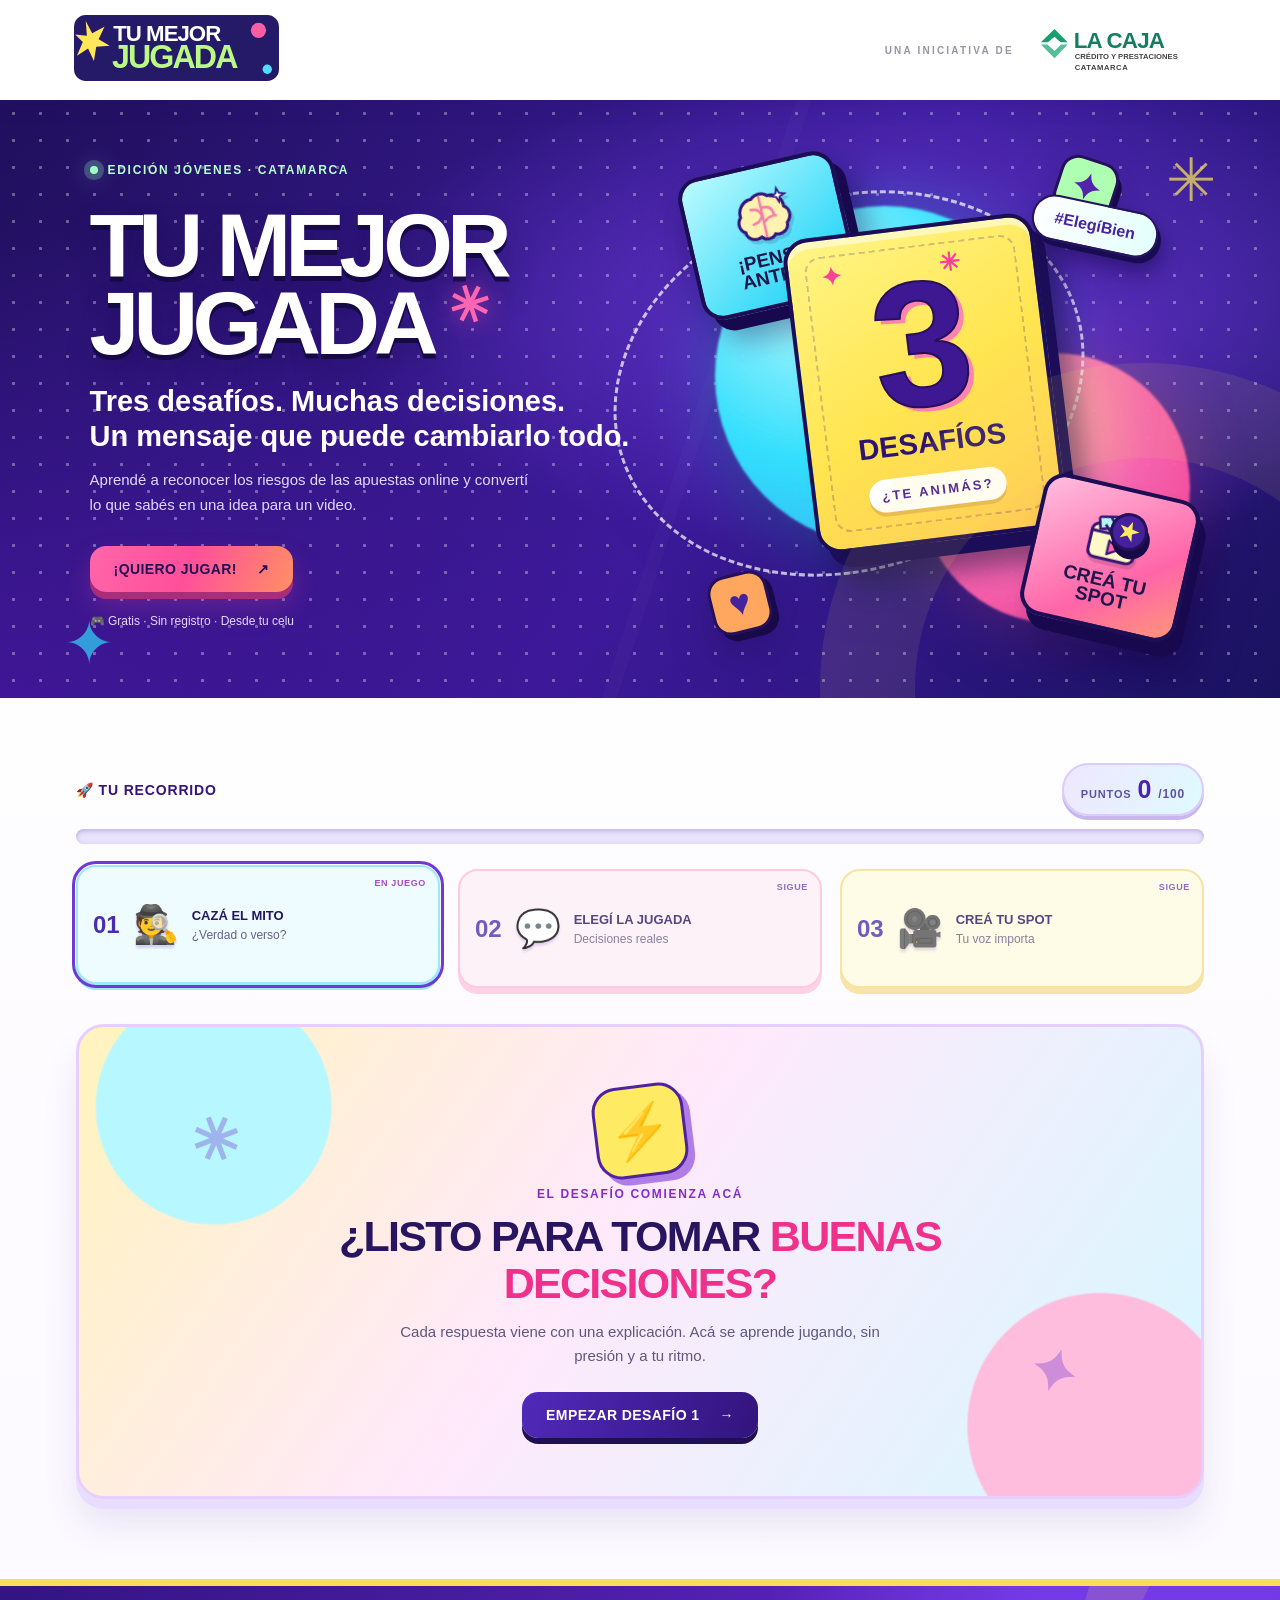
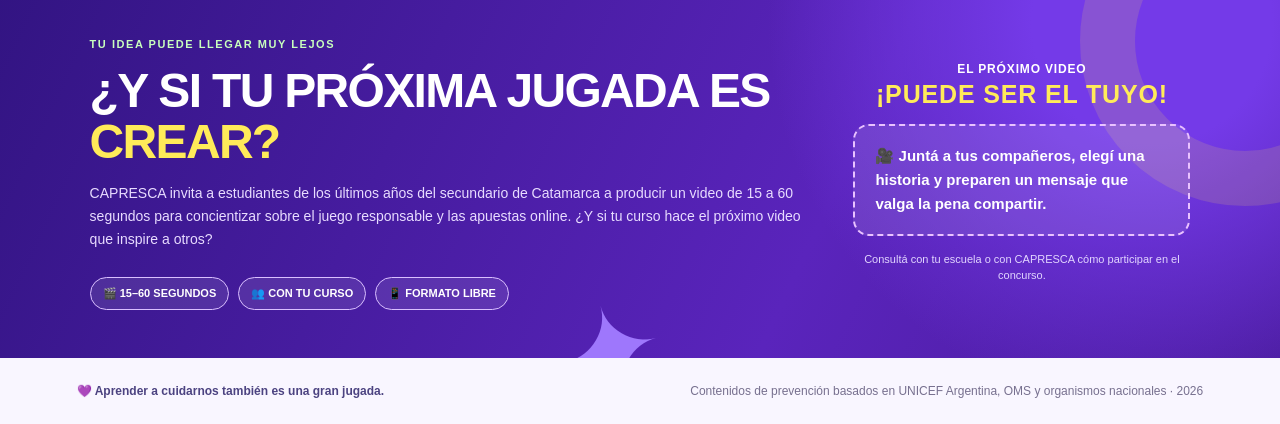
==== commit c601e30d: "Mejorar colores y gráficos del juego con estilo arcade" ====
--- a/index.html
+++ b/index.html
@@ -3,7 +3,7 @@
   <head>
     <meta charset="UTF-8" />
     <meta name="viewport" content="width=device-width, initial-scale=1" />
-    <meta name="theme-color" content="#1b154d" />
+    <meta name="theme-color" content="#2b1379" />
     <meta name="description" content="Tu Mejor Jugada: tres desafíos para aprender sobre apuestas online, cuidarnos entre amigos y crear un spot con mensaje." />
     <meta property="og:title" content="Tu Mejor Jugada | 3 desafíos" />
     <meta property="og:description" content="Jugá, decidí y creá. ¡Tu mensaje puede inspirar a otros jóvenes!" />
@@ -19,6 +19,270 @@
 @media(prefers-reduced-motion:reduce){*,*::before,*::after{scroll-behavior:auto!important;transition:none!important;animation:none!important}}
 
 </style>
+    <style>
+/* Edición visual ARCADE: ilustraciones, color y profundidad sin recursos externos. */
+:root {
+  --ink: #27165f;
+  --purple: #4422a9;
+  --purple-deep: #26106d;
+  --pink: #ff4f9b;
+  --blue: #30d7fa;
+  --mint: #88f4b4;
+  --yellow: #ffeb59;
+  --shadow: 0 22px 55px rgba(66, 28, 132, .15);
+}
+body { background: #eeedff; }
+.site-shell { background: linear-gradient(180deg, #ffffff 0%, #fcfaff 75%, #ffffff 100%); }
+.site-header { position: relative; z-index: 9; box-shadow: 0 5px 24px rgba(43, 19, 121, .07); }
+.hero {
+  background: radial-gradient(ellipse at 72% 35%, #6737d2 0%, transparent 45%),
+              radial-gradient(ellipse at 0% 100%, #3f1696 0%, transparent 56%),
+              linear-gradient(126deg, #21105f 3%, #3b1b9b 56%, #1a125f 100%);
+  overflow: hidden;
+}
+.hero::before {
+  background-image: radial-gradient(#fff8 1.4px, transparent 1.5px),
+                    linear-gradient(108deg, transparent 54%, #ffffff08 54%, #ffffff08 55%, transparent 55%);
+  background-size: 27px 27px, 100% 100%;
+  opacity: .65;
+  z-index: -1;
+}
+.hero::after {
+  content: '';
+  position: absolute;
+  width: 460px;
+  height: 460px;
+  right: -190px;
+  bottom: -315px;
+  border: 95px solid rgba(255, 234, 93, .09);
+  border-radius: 50%;
+  pointer-events: none;
+}
+.eyebrow { color: #b5ffce; }
+.eyebrow-dot { background: #9cffc3; box-shadow: 0 0 0 6px #9cffc33d, 0 0 26px #9cffc3; }
+.hero h1 { text-shadow: 0 5px 0 #160a46, 0 16px 28px #160a4659; }
+.hero h1>span:first-child { color: #ffed65; }
+.hero-star { color: #ff66b1; text-shadow: 0 0 24px #ff4f9b80; }
+.hero-tagline { text-wrap: balance; }
+.hero-desc { color: #e2d9ff; }
+.hero-mininote { color: #e5ddff; }
+.btn { position: relative; isolation: isolate; border-radius: 16px; transition: transform .2s, box-shadow .2s, filter .2s; }
+.btn:hover { transform: translateY(-4px); filter: saturate(1.1); }
+.btn:active { transform: translateY(1px); }
+.btn-primary {
+  background: linear-gradient(112deg, #ff66a9 0%, #ff4f9b 48%, #ff8f64 100%);
+  color: #250f54;
+  box-shadow: 0 7px 0 #a92d79, 0 14px 28px #ff4f9b3a;
+}
+.btn-primary:hover { box-shadow: 0 5px 0 #a92d79, 0 18px 28px #ff4f9b55; }
+.btn-dark { background: linear-gradient(110deg, #5129bb, #32147c); box-shadow: 0 6px 0 #1f1053; }
+.btn-yellow { background: linear-gradient(115deg, #fff47b, #ffcf54); box-shadow: 0 5px 0 #c59836; }
+.btn-outline { border-color: #aa8fe7; color: #4822a7; }
+.hero-art { filter: drop-shadow(0 16px 20px #17074650); }
+.orb-cyan {
+  background: radial-gradient(circle at 30% 27%, #b5fcff, #35e4ff 47%, #33a8f2 100%);
+  opacity: .98;
+  box-shadow: 0 0 75px #25ebff45;
+  animation: orb-breathe 6s ease-in-out infinite alternate;
+}
+.orb-pink {
+  background: radial-gradient(circle at 27% 25%, #ffd5a3, #ff69b2 54%, #ff3a8f);
+  opacity: .95;
+  box-shadow: 0 0 70px #ff69b24c;
+  animation: orb-breathe 5.5s ease-in-out -2s infinite alternate-reverse;
+}
+.orbit-ring { border: 3px dashed #ffffffe0; opacity: .8; }
+.art-card {
+  border: 4px solid #1b0e54;
+  box-shadow: 9px 13px 0 #18084d, 18px 25px 28px #16094b60;
+  transition: filter .25s;
+}
+.art-card-main {
+  background: linear-gradient(152deg, #fff587 0%, #ffe550 52%, #ffc957 100%);
+  box-shadow: 10px 15px 0 #1c0d59, 22px 32px 24px #14063d7a, inset 0 7px 0 #ffffff82;
+  animation: arcade-float-main 5s ease-in-out infinite;
+}
+.art-card-main::before {
+  content: '';
+  position: absolute;
+  inset: 16px;
+  border: 2px dashed #3d20743d;
+  border-radius: 16px;
+  pointer-events: none;
+}
+.art-card-big {
+  position: relative;
+  color: #3e1892;
+  text-shadow: 5px 5px 0 #ff83ad;
+  -webkit-text-stroke: 2px #261056;
+}
+.art-card-caption { position: relative; color: #2d146e; }
+.art-card-bottom { position: relative; color: #451a91; box-shadow: 0 4px 0 #e6b852; }
+.art-card-spark { z-index: 1; color: #fa419a; }
+.art-card-top {
+  background: linear-gradient(145deg, #bcfbff 0%, #33d8f8 78%);
+  animation: arcade-float-left 4.8s ease-in-out infinite;
+}
+.art-card-bottom-right {
+  background: linear-gradient(145deg, #ffbdde, #ff65a8 65%, #ff9579);
+  animation: arcade-float-right 4.5s ease-in-out -1.6s infinite;
+}
+.art-svg { display: block; width: 66px; height: 66px; margin-bottom: 0; filter: drop-shadow(2px 4px 0 #26105627); }
+.art-card-top, .art-card-bottom-right { font-size: 19px; gap: 2px; }
+.art-sticker {
+  background: linear-gradient(110deg, #ffffff 0%, #e2fffb 100%);
+  border: 2px solid #26135d;
+  color: #4723a2;
+  box-shadow: 4px 5px 0 #170b51, 7px 11px 14px #16054757;
+}
+.arcade-spark {
+  position: absolute;
+  z-index: 3;
+  display: grid;
+  place-items: center;
+  width: 60px;
+  height: 60px;
+  border: 3px solid #27105a;
+  border-radius: 18px;
+  font: 900 36px/1 Outfit, sans-serif;
+  box-shadow: 5px 7px 0 #180948;
+}
+.arcade-spark-a { top: 0; right: 14%; color: #5423ac; background: #aeffb2; transform: rotate(18deg); animation: arcade-wiggle 4s ease-in-out infinite; }
+.arcade-spark-b { bottom: 0; left: 9%; color: #45239e; background: #ffa65f; transform: rotate(-14deg); animation: arcade-wiggle 4.8s ease-in-out -1s infinite; }
+.arcade-spark-c { bottom: 82px; right: 8%; width: 38px; height: 38px; border-radius: 50%; color: #ffec5c; background: #45219e; font-size: 23px; transform: rotate(23deg); }
+.hero-scribble-a { animation: arcade-twinkle 3.5s ease-in-out infinite; }
+.hero-scribble-b { animation: arcade-twinkle 4s ease-in-out -1.5s infinite; }
+.game-dashboard { margin-top: 65px; }
+.dashboard-top { color: #34157b; }
+.score-pill {
+  background: linear-gradient(115deg, #efe7ff, #dffaff);
+  border: 2px solid #dbcbff;
+  box-shadow: 0 4px 0 #c6b7ed;
+}
+.score-pill strong { color: #4c22ae; }
+.progress-track { height: 15px; background: #e9e3fd; box-shadow: inset 0 2px 5px #391d8940; }
+.progress-fill { background: linear-gradient(90deg, #ff61ac 0%, #ffdf53 45%, #65eebc 76%, #40d5fa 100%); }
+.level-grid { gap: 18px; }
+.level-tile {
+  border-width: 2px;
+  min-height: 119px;
+  background: #f8f6ff;
+  opacity: .78;
+  box-shadow: 0 6px 0 #e7e0fa;
+  transition: transform .25s, background .25s;
+}
+.level-tile:nth-child(1) { border-color: #9de9fa; background: #effcff; box-shadow: 0 6px 0 #9ce9f5; }
+.level-tile:nth-child(2) { border-color: #ffbddb; background: #fff0f8; box-shadow: 0 6px 0 #ffc5df; }
+.level-tile:nth-child(3) { border-color: #f6dc88; background: #fffbdf; box-shadow: 0 6px 0 #f6de90; }
+.level-tile.is-current { opacity: 1; transform: translateY(-4px); outline: 3px solid #7039d7; outline-offset: 1px; }
+.level-tile.is-completed { opacity: 1; border-color: #67dfad; background: #e8fff1; box-shadow: 0 6px 0 #73e2b2; }
+.level-number { color: #4b2eae; }
+.level-icon { filter: drop-shadow(0 3px 1px #4114a12c); }
+.level-tile .level-status { color: #6d45ad; }
+.game-stage { margin-top: 36px; }
+.stage-intro {
+  position: relative;
+  overflow: hidden;
+  border: 3px solid #e4cfff;
+  background: radial-gradient(circle at 12% 17%, #b7f7ff 0 11%, transparent 11.2%),
+              radial-gradient(circle at 91% 85%, #ffbdde 0 12%, transparent 12.2%),
+              linear-gradient(125deg, #fff4bd, #ffe9fb 45%, #d5f8ff 100%);
+  box-shadow: 0 10px 0 #e8dcff, 0 27px 34px #5128a21a;
+}
+.stage-intro::before, .stage-intro::after {
+  position: absolute;
+  font: 900 58px Outfit, sans-serif;
+  color: #7536ce;
+  opacity: .35;
+  pointer-events: none;
+}
+.stage-intro::before { content: '✳'; left: 10%; top: 17%; transform: rotate(-21deg); }
+.stage-intro::after { content: '✦'; right: 11%; bottom: 19%; transform: rotate(18deg); }
+.intro-icon { display: inline-grid; place-items: center; width: 92px; height: 92px; background: #ffeb63; border: 3px solid #4e239d; border-radius: 25px; box-shadow: 6px 7px 0 #b07de7; transform: rotate(-7deg); }
+.stage-intro h2 span { color: #ef318c; }
+.stage-kicker, .challenge-kicker { color: #832cca; }
+.challenge-panel { border-color: #dcd0f8; box-shadow: 0 12px 0 #efe8ff, 0 26px 45px #4b26951d; }
+.challenge-header {
+  position: relative;
+  overflow: hidden;
+  background: linear-gradient(105deg, #adf5ff 0%, #e9dbff 50%, #ffcce4 100%);
+  border-bottom: 3px solid #e0d0fc;
+}
+.challenge-header::after { content: '✳'; position: absolute; color: #ffffff88; font: 900 155px/1 Outfit, sans-serif; right: 12%; top: -41px; pointer-events: none; }
+.challenge-header > * { position: relative; z-index: 1; }
+.challenge-emoji { display: grid; place-items: center; background: #ffffff8a; border: 2px solid #ffffff; border-radius: 20px; width: 76px; height: 76px; flex: 0 0 76px; box-shadow: 0 5px 0 #5c3e9f27; }
+.question-tag { background: #e9dfff; color: #5127a5; border: 1px solid #d8c4ff; }
+.answer {
+  border-color: #ddd3f5;
+  background: linear-gradient(145deg, #fff, #fcfaff);
+  box-shadow: 0 5px 0 #e5def4;
+  transition: transform .16s, box-shadow .16s, border-color .16s, background .16s;
+}
+.answer:not(:disabled):hover { transform: translateY(-4px); box-shadow: 0 9px 0 #d4b9fd; border-color: #8958ea; background: #f7f0ff; }
+.answer-letter { background: #ede3ff; color: #5725b1; border: 1px solid #d8c4ff; }
+.answer.is-correct { border-color: #35bc7a; background: #e5ffef; box-shadow: 0 5px 0 #91e1b6; }
+.answer.is-wrong { border-color: #f97fa9; background: #fff0f5; box-shadow: 0 5px 0 #ffb9ce; }
+.feedback { border-width: 2px; box-shadow: 0 5px 0 #d0edd7; }
+.feedback.is-wrong { box-shadow: 0 5px 0 #ffe3b5; }
+.milestone { background: radial-gradient(circle at 12% 18%, #c1faff 0 10%, transparent 10.2%), linear-gradient(135deg, #deffe9, #e0f2ff 45%, #ffe0f1); }
+.milestone-bubble { filter: drop-shadow(0 7px 0 #b95ab358); }
+.milestone .earned { box-shadow: 0 4px 0 #7bd9a2; }
+.creative-choice { border-color: #e0d7fa; box-shadow: 0 3px 0 #eae1fa; transition: transform .15s, border-color .15s; }
+.creative-choice:hover { transform: translateX(3px); border-color: #ee75b1; }
+.creative-choice.selected { background: linear-gradient(100deg, #ffeff8, #f5eeff); border-color: #ec53a4; box-shadow: 0 3px 0 #ffb7d7; }
+.storyboard { background: linear-gradient(170deg, #2b127c, #211259); box-shadow: 9px 10px 0 #b9a2f6; }
+.storyboard-head { background: linear-gradient(100deg, #6230c8, #4d1aa9); }
+.storyboard-bottom { background: linear-gradient(100deg, #ffee71, #ffd05c); }
+.finish-panel { background: radial-gradient(circle at 10% 13%, #b5f6ff 0 8%, transparent 8.2%), radial-gradient(circle at 90% 87%, #ffc1da 0 10%, transparent 10.2%), linear-gradient(125deg, #dffff1, #fff6c7 52%, #ffe3f1); }
+.finish-score { border-color: #4b1cb2; box-shadow: 8px 8px 0 #4b1cb2; }
+.finish-score strong { color: #4b1cb2; }
+.contest-cta {
+  background: radial-gradient(circle at 90% 10%, #743ae8 0 10%, transparent 32%), linear-gradient(115deg, #321482, #5a24bc 64%, #4b1c9f);
+  border-top: 7px solid #ffdc57;
+}
+.contest-cta::before { border-color: #ffe45c25; }
+.contest-chips span { background: #ffffff18; border-color: #d9bfff; }
+.contest-invite { border-color: #e9c2ff; background: #ffffff1b; }
+.site-footer { background: #f9f6ff; }
+@keyframes arcade-float-main { 0%, 100% { transform: rotate(-7deg) translateY(0); } 50% { transform: rotate(-5deg) translateY(-11px); } }
+@keyframes arcade-float-left { 0%, 100% { transform: rotate(-13deg) translateY(0); } 50% { transform: rotate(-9deg) translateY(9px); } }
+@keyframes arcade-float-right { 0%, 100% { transform: rotate(13deg) translateY(0); } 50% { transform: rotate(17deg) translateY(-9px); } }
+@keyframes arcade-wiggle { 0%, 100% { transform: rotate(18deg) translateY(0); } 50% { transform: rotate(9deg) translateY(7px); } }
+@keyframes arcade-twinkle { 0%, 100% { opacity: .65; transform: scale(.87) rotate(-8deg); } 50% { opacity: 1; transform: scale(1.13) rotate(12deg); } }
+@keyframes orb-breathe { from { transform: scale(.97); } to { transform: scale(1.06); } }
+@media (max-width: 800px) {
+  .hero { overflow: hidden; }
+  .game-dashboard { margin-top: 44px; }
+  .arcade-spark-a { right: 6%; }
+  .stage-intro::before { left: 3%; }
+  .stage-intro::after { right: 3%; }
+}
+@media (max-width: 560px) {
+  .hero { padding-bottom: 0; }
+  .hero h1 { text-shadow: 0 3px 0 #180949, 0 9px 18px #160a4659; }
+  .hero-art { margin-bottom: -150px; }
+  .arcade-spark { width: 53px; height: 53px; }
+  .arcade-spark-c { width: 38px; height: 38px; }
+  .game-dashboard { margin-top: 35px; }
+  .level-grid { gap: 9px; }
+  .level-tile { min-height: 122px; box-shadow: 0 4px 0 #e4dbf6; }
+  .level-tile.is-current { transform: translateY(-3px); outline-width: 2px; }
+  .level-tile:nth-child(1) { box-shadow: 0 4px 0 #9ce9f5; }
+  .level-tile:nth-child(2) { box-shadow: 0 4px 0 #ffc5df; }
+  .level-tile:nth-child(3) { box-shadow: 0 4px 0 #f6de90; }
+  .level-tile.is-completed { box-shadow: 0 4px 0 #73e2b2; }
+  .stage-intro { padding: 38px 18px; }
+  .intro-icon { width: 76px; height: 76px; font-size: 44px; }
+  .stage-intro::before, .stage-intro::after { font-size: 34px; }
+  .challenge-emoji { width: 51px; height: 51px; flex-basis: 51px; border-radius: 14px; }
+  .answer { box-shadow: 0 4px 0 #e5def4; }
+  .site-header { box-shadow: 0 3px 16px #2b137915; }
+}
+@media (prefers-reduced-motion: reduce) {
+  .art-card-main, .art-card-top, .art-card-bottom-right,
+  .arcade-spark, .orb-cyan, .orb-pink, .hero-scribble { animation: none !important; }
+}
+    </style>
     
   </head>
   <body>
@@ -49,14 +313,34 @@
             <div class="orb orb-cyan"></div>
             <div class="orb orb-pink"></div>
             <div class="orbit-ring"></div>
-            <div class="art-card art-card-top"><span class="art-card-icon">🧠</span><span>¡PENSÁ<br />ANTES!</span></div>
+            <div class="arcade-spark arcade-spark-a">✦</div>
+            <div class="arcade-spark arcade-spark-b">♥</div>
+            <div class="arcade-spark arcade-spark-c">★</div>
+            <div class="art-card art-card-top">
+              <svg class="art-svg" viewBox="0 0 72 72" fill="none" aria-hidden="true" focusable="false">
+                <path d="M26 13c-10 0-17 9-16 18-5 5-5 14 2 18 0 8 9 13 17 9 4 5 12 5 16 0 8 3 16-2 16-10 7-6 6-15 0-19 1-9-7-17-16-16-5-5-13-5-19 0Z" fill="#fff2b0" stroke="#33157d" stroke-width="3.5"/>
+                <path d="M35 13v45M23 25c8 0 10 4 12 10m-12 7c7 0 10-4 12-9m2-8c8 0 11 4 11 11m-11 5c5-5 9-4 13-4" stroke="#f280aa" stroke-width="3" stroke-linecap="round"/>
+                <path d="m57 7 2 6 6 2-6 2-2 6-2-6-6-2 6-2 2-6Z" fill="#fff" stroke="#33157d" stroke-width="2"/>
+              </svg>
+              <span>¡PENSÁ<br />ANTES!</span>
+            </div>
             <div class="art-card art-card-main">
               <div class="art-card-spark">✦ ✳</div>
               <span class="art-card-big">3</span>
               <span class="art-card-caption">DESAFÍOS</span>
               <span class="art-card-bottom">¿TE ANIMÁS?</span>
             </div>
-            <div class="art-card art-card-bottom-right"><span class="art-card-icon">🎬</span><span>CREÁ TU<br />SPOT</span></div>
+            <div class="art-card art-card-bottom-right">
+              <svg class="art-svg" viewBox="0 0 72 72" fill="none" aria-hidden="true" focusable="false">
+                <rect x="9" y="22" width="53" height="39" rx="8" fill="#fff9c8" stroke="#371572" stroke-width="3.5"/>
+                <path d="M9 31h53" stroke="#371572" stroke-width="3.5"/>
+                <path d="m23 22 9 9m7-9 9 9M18 14l39-8 3 13-42 9-3-11c-.3-1.3.7-2.8 3-3Z" fill="#b3f7ff" stroke="#371572" stroke-width="3" stroke-linejoin="round"/>
+                <path d="m27 12 9 10m5-13 9 11" stroke="#371572" stroke-width="3"/>
+                <path d="m31 39 13 8-13 8V39Z" fill="#ff66a8" stroke="#371572" stroke-width="2.5" stroke-linejoin="round"/>
+                <circle cx="60" cy="13" r="6" fill="#fff26b" stroke="#371572" stroke-width="2"/>
+              </svg>
+              <span>CREÁ TU<br />SPOT</span>
+            </div>
             <div class="art-sticker">#ElegíBien</div>
           </div>
         </section>
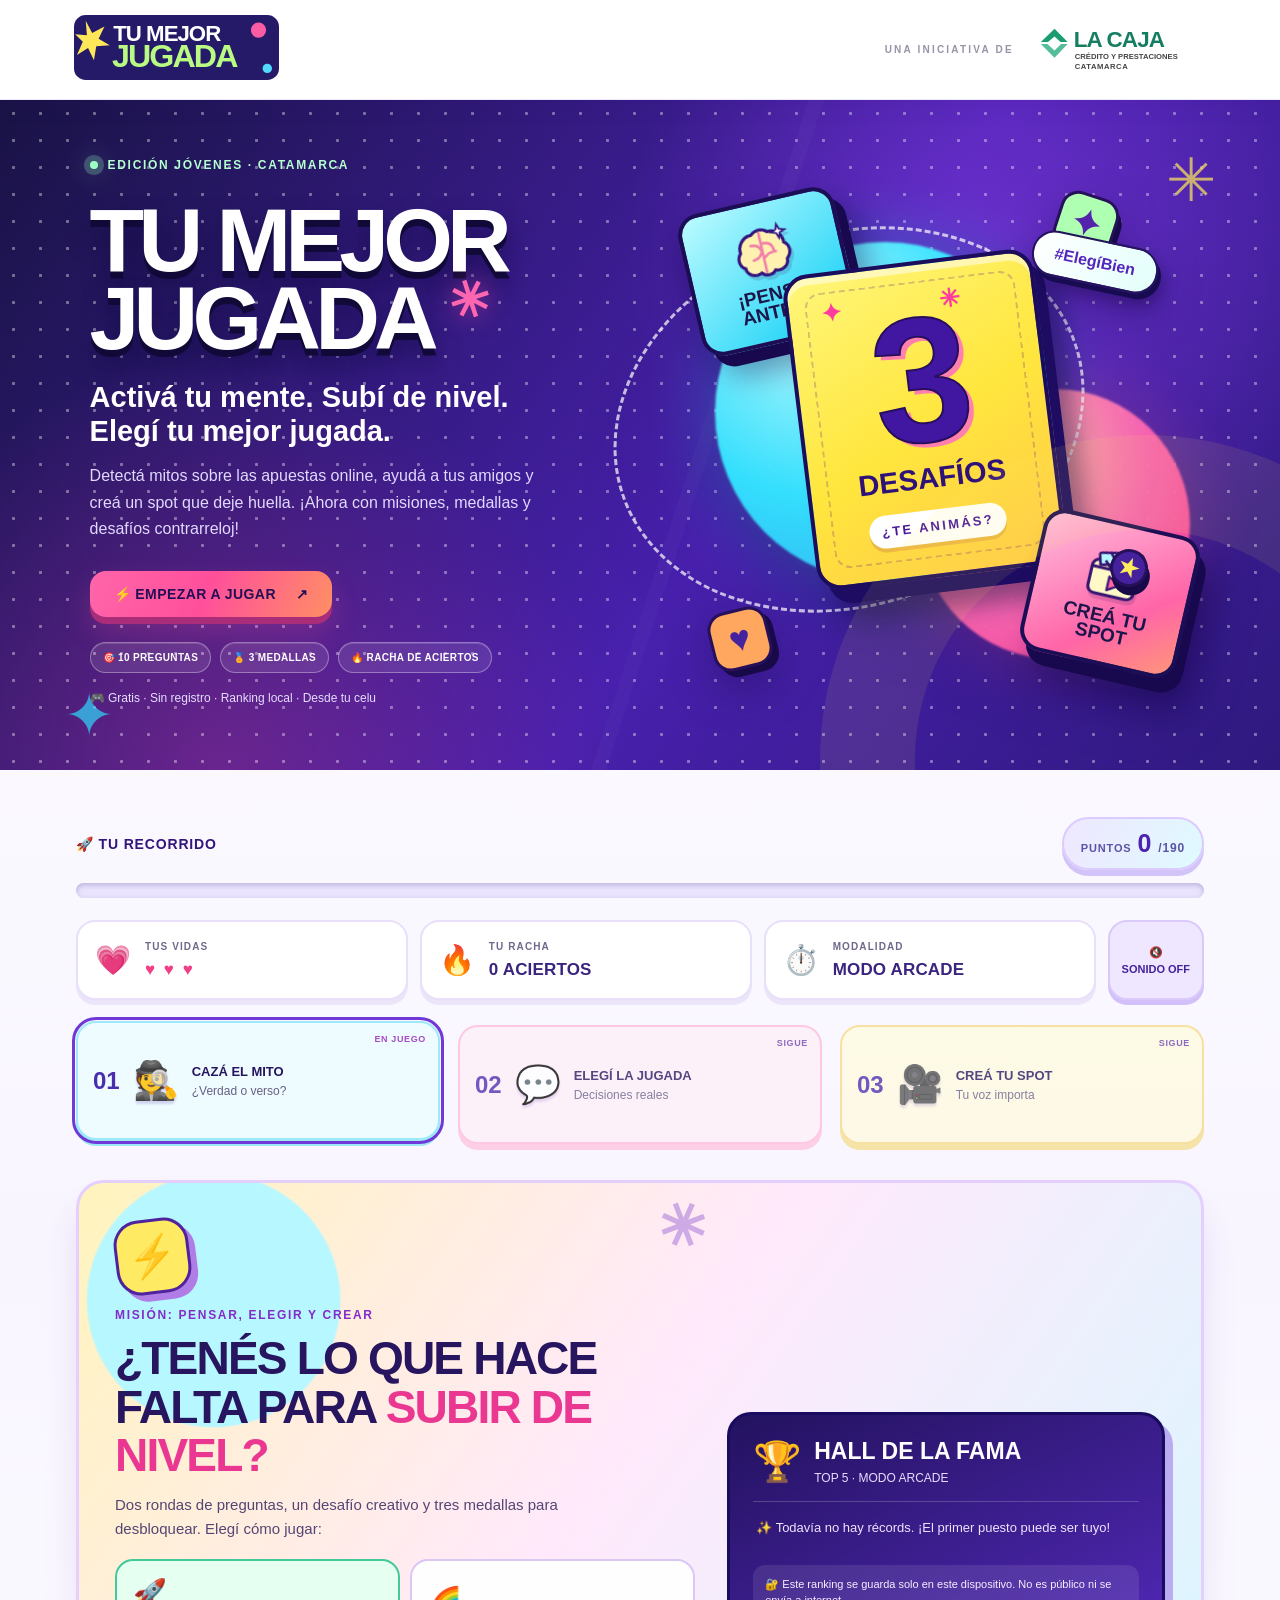
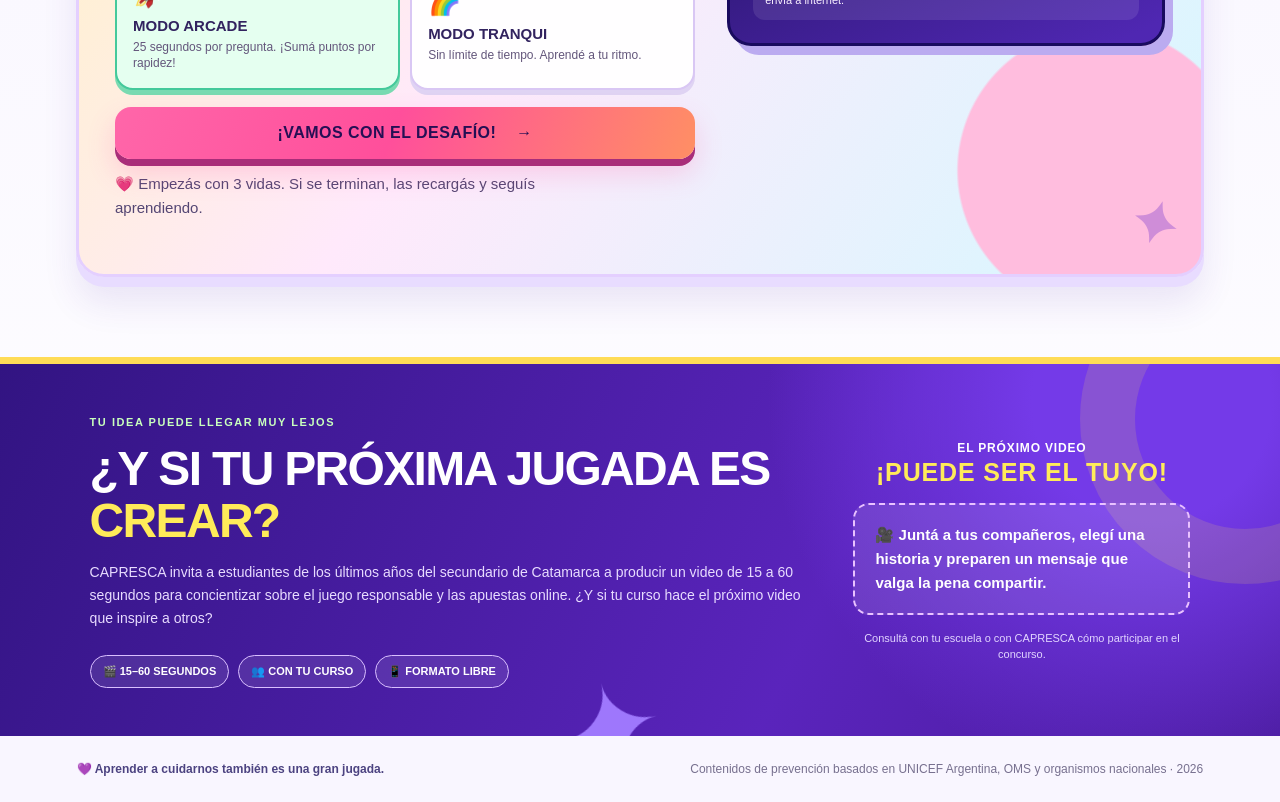
==== commit a9efb706: "Renovar Tu Mejor Jugada: diseño arcade, 10 preguntas, vidas, tiempo y ranking local" ====
--- a/index.html
+++ b/index.html
@@ -283,7 +283,7 @@
   .arcade-spark, .orb-cyan, .orb-pink, .hero-scribble { animation: none !important; }
 }
     </style>
-    
+    <link rel="stylesheet" href="./enhancements.css" />
   </head>
   <body>
     <div class="site-shell">
@@ -304,10 +304,13 @@
           <div class="hero-copy">
             <div class="eyebrow"><span class="eyebrow-dot"></span> EDICIÓN JÓVENES · CATAMARCA</div>
             <h1 id="hero-title">TU MEJOR<br /><span>JUGADA</span> <span class="hero-star" aria-hidden="true">✳</span></h1>
-            <p class="hero-tagline">Tres desafíos. Muchas decisiones.<br />Un mensaje que puede cambiarlo todo.</p>
-            <p class="hero-desc">Aprendé a reconocer los riesgos de las apuestas online y convertí lo que sabés en una idea para un video.</p>
-            <button class="btn btn-primary hero-cta" id="start-button" type="button">¡QUIERO JUGAR! <span aria-hidden="true">↗</span></button>
-            <div class="hero-mininote">🎮 Gratis · Sin registro · Desde tu celu</div>
+            <p class="hero-tagline">Activá tu mente. Subí de nivel.<br />Elegí tu mejor jugada.</p>
+            <p class="hero-desc">Detectá mitos sobre las apuestas online, ayudá a tus amigos y creá un spot que deje huella. ¡Ahora con misiones, medallas y desafíos contrarreloj!</p>
+            <button class="btn btn-primary hero-cta" id="start-button" type="button">⚡ EMPEZAR A JUGAR <span aria-hidden="true">↗</span></button>
+            <div class="hero-meta" aria-label="Características del juego">
+              <span>🎯 10 PREGUNTAS</span><span>🏅 3 MEDALLAS</span><span>🔥 RACHA DE ACIERTOS</span>
+            </div>
+            <div class="hero-mininote">🎮 Gratis · Sin registro · Ranking local · Desde tu celu</div>
           </div>
           <div class="hero-art" aria-hidden="true">
             <div class="orb orb-cyan"></div>
@@ -348,9 +351,15 @@
         <section class="game-dashboard" aria-label="Tu progreso">
           <div class="dashboard-top">
             <span>🚀 TU RECORRIDO</span>
-            <div class="score-pill"><span>PUNTOS</span> <strong id="score-value">0</strong><span class="score-max">/100</span></div>
+            <div class="score-pill"><span>PUNTOS</span> <strong id="score-value">0</strong><span class="score-max" id="score-max">/190</span></div>
           </div>
           <div class="progress-track" role="progressbar" aria-label="Desafíos completados" aria-valuemin="0" aria-valuemax="3" aria-valuenow="0" id="progress-track"><div class="progress-fill" id="progress-fill"></div></div>
+          <div class="play-hud" aria-label="Indicadores del juego">
+            <div class="hud-card lives-card"><span class="hud-icon">💗</span><div><span class="hud-label">TUS VIDAS</span><strong id="lives-value" aria-label="3 vidas">♥ ♥ ♥</strong></div></div>
+            <div class="hud-card streak-card"><span class="hud-icon">🔥</span><div><span class="hud-label">TU RACHA</span><strong id="streak-value">0 ACIERTOS</strong></div></div>
+            <div class="hud-card mode-card"><span class="hud-icon">⏱️</span><div><span class="hud-label">MODALIDAD</span><strong id="mode-value">MODO ARCADE</strong></div></div>
+            <button type="button" class="sound-toggle" id="sound-toggle" aria-pressed="false" aria-label="Activar sonidos">🔇 <span>SONIDO OFF</span></button>
+          </div>
           <div class="level-grid" id="level-grid">
             <div class="level-tile is-current" data-level="1"><div class="level-number">01</div><span class="level-icon">🕵️</span><div><strong>CAZÁ EL MITO</strong><span>¿Verdad o verso?</span></div><span class="level-status">LISTO</span></div>
             <div class="level-tile" data-level="2"><div class="level-number">02</div><span class="level-icon">💬</span><div><strong>ELEGÍ LA JUGADA</strong><span>Decisiones reales</span></div><span class="level-status">SIGUE</span></div>
@@ -363,7 +372,7 @@
             <div class="intro-icon" aria-hidden="true">⚡</div>
             <div class="stage-kicker">EL DESAFÍO COMIENZA ACÁ</div>
             <h2>¿LISTO PARA TOMAR <span>BUENAS DECISIONES?</span></h2>
-            <p>Cada respuesta viene con una explicación. Acá se aprende jugando, sin presión y a tu ritmo.</p>
+            <p>Elegí entre modo Arcade con cronómetro y puntos extra, o modo Tranqui para jugar sin límite de tiempo.</p>
             <button class="btn btn-dark" type="button" data-action="start">EMPEZAR DESAFÍO 1 <span aria-hidden="true">→</span></button>
           </div>
         </section>
@@ -387,350 +396,6 @@
       <footer class="site-footer"><div>💜 Aprender a cuidarnos también es una gran jugada.</div><span>Contenidos de prevención basados en UNICEF Argentina, OMS y organismos nacionales · 2026</span></footer>
     </div>
     <div class="confetti-layer" id="confetti-layer" aria-hidden="true"></div>
-  <script>
-// Tu Mejor Jugada: juego educativo sin cuentas, datos personales ni rastreadores.
-const stage = document.getElementById('game-stage');
-const scoreValue = document.getElementById('score-value');
-const progressFill = document.getElementById('progress-fill');
-const progressTrack = document.getElementById('progress-track');
-const levelTiles = [...document.querySelectorAll('.level-tile')];
-
-const challenges = {
-  quiz1: {
-    number: 1,
-    icon: '🕵️',
-    title: 'CAZÁ EL MITO',
-    subtitle: 'Hay mensajes que suenan increíbles... y no son verdad.',
-    label: 'VERDAD O VERSO',
-    questions: [
-      {
-        question: '“Si perdí varias veces, la próxima seguro gano”. ¿Qué pensás?',
-        choices: ['Sí, así funcionan las apuestas.', 'No. Perder antes no garantiza ganar después.'],
-        correct: 1,
-        explanation: 'No hay una ganancia garantizada: los juegos de azar dependen de resultados inciertos. Haber perdido varias veces no asegura que la próxima apuesta salga bien. Además, intentar recuperar lo perdido es una señal de alerta de juego problemático.',
-        source: 'Organización Mundial de la Salud y Argentina.gob.ar',
-        sourceUrl: 'https://www.argentina.gob.ar/capital-humano/familia/bienestar-emocional/somos-familia/apuestas-online-y-juego-problematico'
-      },
-      {
-        question: '¿Cuál de estas situaciones es una señal de alerta?',
-        choices: ['No poder dejar de pensar en recuperar plata perdida.', 'Desconectar el celular para descansar.', 'Ir a jugar a la pelota con amigos.'],
-        correct: 0,
-        explanation: 'Pensar constantemente en las apuestas, ocultar gastos o buscar recuperar pérdidas son señales de alerta. No alcanzan por sí solas para diagnosticar a alguien, pero sí son motivos para conversar y buscar acompañamiento sin juzgar.',
-        source: 'Argentina.gob.ar: Apuestas online y juego problemático',
-        sourceUrl: 'https://www.argentina.gob.ar/capital-humano/familia/bienestar-emocional/somos-familia/apuestas-online-y-juego-problematico'
-      },
-      {
-        question: 'Las apuestas online para menores de edad...',
-        choices: ['Son una forma fácil de conseguir dinero.', 'Son seguras si se apuesta muy poquito.', 'No son para menores y pueden causar daños.'],
-        correct: 2,
-        explanation: 'En Argentina, las apuestas online están prohibidas para menores de 18 años. Aunque las plataformas se parezcan a videojuegos, implican arriesgar dinero y pueden afectar las emociones, los vínculos y la economía.',
-        source: 'UNICEF Argentina y Argentina.gob.ar',
-        sourceUrl: 'https://www.unicef.org/argentina/apuestas-online'
-      }
-    ]
-  },
-  quiz2: {
-    number: 2,
-    icon: '💬',
-    title: 'ELEGÍ LA JUGADA',
-    subtitle: 'Situaciones de todos los días. Tus decisiones importan.',
-    label: 'MODO CHAT ACTIVADO',
-    questions: [
-      {
-        question: 'Al grupo del curso llega un link: “¡Plata fácil! Entrá ahora”. ¿Qué hacés?',
-        choices: ['Lo comparto para que todos aprovechen.', 'No entro ni lo reenvío y aviso a un adulto de confianza.', 'Pruebo para ver si es real.'],
-        correct: 1,
-        explanation: 'Las promesas de dinero fácil, los bonos y los enlaces compartidos en chats son estrategias frecuentes para atraer a adolescentes a las apuestas. No abrir ni reenviar el enlace evita amplificar el riesgo; si te preocupa, pedí orientación.',
-        source: 'UNICEF Argentina: Apuestas online',
-        sourceUrl: 'https://www.unicef.org/argentina/apuestas-online'
-      },
-      {
-        question: 'Un amigo dice que perdió dinero apostando y está angustiado. ¿Cómo lo ayudás?',
-        choices: ['Lo escucho sin juzgar y lo acompaño a pedir ayuda.', 'Le presto dinero para que intente recuperarlo.', 'Lo cargo delante del grupo.'],
-        correct: 0,
-        explanation: 'Las burlas pueden aumentar la vergüenza y dificultar que alguien pida ayuda. Es preferible escuchar sin juzgar, no ofrecer dinero para seguir apostando y acompañar a la persona a hablar con un adulto o profesional de confianza.',
-        source: 'UNICEF Argentina: Apuestas online y salud mental',
-        sourceUrl: 'https://www.unicef.org/argentina/apuestas-online-salud-mental'
-      },
-      {
-        question: 'Querés hacer un video sobre prevención. ¿Qué mensaje suma de verdad?',
-        choices: ['“Con este truco siempre ganás”.', '“Apostar no tiene riesgos si sabés jugar”.', '“No todo lo que promete premios es una oportunidad”.'],
-        correct: 2,
-        explanation: 'La comunicación preventiva debe cuestionar las promesas engañosas y mostrar riesgos concretos. UNICEF advierte que la publicidad y los influencers pueden presentar las apuestas como éxito fácil; por eso un spot útil promueve pensamiento crítico, diálogo y cuidado.',
-        source: 'UNICEF Argentina: Apuestas online',
-        sourceUrl: 'https://www.unicef.org/argentina/apuestas-online'
-      }
-    ]
-  }
-};
-
-const creativeChoices = {
-  hook: [
-    '“¿Y si un clic te cuesta más que dinero?”',
-    '“No todo lo que parece premio lo es”.',
-    '“Te llegó un link. ¿Y ahora?”'
-  ],
-  format: [
-    '💬 Chat ficticio en pantalla',
-    '🎭 Mini sketch con compañeros',
-    '✨ Animación con ilustraciones'
-  ],
-  close: [
-    '“Pedir ayuda también es una gran jugada”.',
-    '“Tu tiempo y tus sueños valen mucho más”.',
-    '“Tu mejor jugada es decidir por vos”.'
-  ]
-};
-
-let state = initialState();
-
-function initialState() {
-  return { screen: 'intro', index: 0, selected: null, score: 0, completed: 0, creative: { hook: 0, format: 0, close: 2 }, copied: false };
-}
-
-function safeText(value) {
-  return String(value).replace(/[&<>"']/g, c => ({ '&': '&amp;', '<': '&lt;', '>': '&gt;', '"': '&quot;', "'": '&#39;' }[c]));
-}
-
-function updateDashboard() {
-  scoreValue.textContent = String(state.score);
-  progressFill.style.width = `${(state.completed / 3) * 100}%`;
-  progressTrack.setAttribute('aria-valuenow', String(state.completed));
-  const activeLevel = state.screen === 'quiz2' || state.screen === 'milestone2' ? 2 : state.screen === 'creative' || state.screen === 'complete' ? 3 : 1;
-  levelTiles.forEach((tile, index) => {
-    const number = index + 1;
-    const completed = number <= state.completed;
-    tile.classList.toggle('is-completed', completed);
-    tile.classList.toggle('is-current', !completed && number === activeLevel);
-    tile.querySelector('.level-status').textContent = completed ? '✓ LISTO' : number === activeLevel ? 'EN JUEGO' : 'SIGUE';
-  });
-}
-
-function goToGame() {
-  stage.scrollIntoView({ behavior: matchMedia('(prefers-reduced-motion: reduce)').matches ? 'auto' : 'smooth', block: 'start' });
-}
-
-function startQuiz(which) {
-  state.screen = which;
-  state.index = 0;
-  state.selected = null;
-  render();
-  goToGame();
-}
-
-function chooseAnswer(answerIndex) {
-  if (state.selected !== null) return;
-  const question = challenges[state.screen].questions[state.index];
-  state.selected = answerIndex;
-  if (answerIndex === question.correct) state.score += 10;
-  render();
-}
-
-function nextQuestion() {
-  if (state.selected === null) return;
-  const quiz = challenges[state.screen];
-  if (state.index < quiz.questions.length - 1) {
-    state.index += 1;
-    state.selected = null;
-  } else {
-    state.completed = Math.max(state.completed, quiz.number);
-    state.screen = `milestone${quiz.number}`;
-    confetti(quiz.number === 1 ? 19 : 24);
-  }
-  render();
-  goToGame();
-}
-
-function renderQuiz() {
-  const quiz = challenges[state.screen];
-  const item = quiz.questions[state.index];
-  const answered = state.selected !== null;
-  const right = answered && state.selected === item.correct;
-  stage.innerHTML = `
-    <div class="challenge-panel">
-      <div class="challenge-header">
-        <span class="challenge-emoji" aria-hidden="true">${quiz.icon}</span>
-        <div><span class="challenge-kicker">DESAFÍO ${quiz.number} DE 3</span><h2>${quiz.title}</h2><p>${quiz.subtitle}</p></div>
-        <div class="challenge-count"><strong>${state.index + 1}</strong> / ${quiz.questions.length}<br>RONDAS</div>
-      </div>
-      <div class="question-area">
-        <div class="question-step"><span class="question-tag">${quiz.label}</span><span>+10 PUNTOS POR ACIERTO</span></div>
-        <h3 class="question-title">${safeText(item.question)}</h3>
-        <div class="answer-grid" role="group" aria-label="Elegí una respuesta">
-          ${item.choices.map((choice, index) => {
-            const className = !answered ? '' : index === item.correct ? 'is-correct' : index === state.selected ? 'is-wrong' : 'is-dim';
-            return `<button type="button" class="answer ${className}" data-answer="${index}" ${answered ? 'disabled' : ''}>
-              <span class="answer-letter" aria-hidden="true">✦</span><span>${safeText(choice)}</span>
-            </button>`;
-          }).join('')}
-        </div>
-        ${answered ? `<div class="feedback ${right ? '' : 'is-wrong'}" role="status">
-          <span class="feedback-icon" aria-hidden="true">${right ? '💚' : '💡'}</span>
-          <div><h3>${right ? '¡EXCELENTE JUGADA! +10' : '¡SEGUIMOS APRENDIENDO!'}</h3>
-            <p>${safeText(item.explanation)}</p>
-            <div class="feedback-source">Fundamento: <a href="${item.sourceUrl}" target="_blank" rel="noopener noreferrer">${safeText(item.source)} ↗</a></div>
-            <button type="button" class="btn btn-dark" data-action="next">${state.index === quiz.questions.length - 1 ? 'VER MI RESULTADO' : 'SIGUIENTE RONDA'} <span aria-hidden="true">→</span></button>
-          </div></div>` : `<div class="stage-action-row"><span class="tipline">💭 Elegí con calma. Después te contamos por qué.</span><span class="tipline">Sin cronómetro</span></div>`}
-      </div>
-    </div>`;
-}
-
-function renderMilestone(number) {
-  const first = number === 1;
-  stage.innerHTML = `<div class="challenge-panel milestone">
-    <div class="milestone-bubble" aria-hidden="true">${first ? '🧠✨' : '💬💚'}</div>
-    <div class="stage-kicker">DESAFÍO ${number} SUPERADO</div>
-    <h2>${first ? '¡NO TE COMÉS EL VERSO!' : '¡SABÉS CUIDAR A TU EQUIPO!'}</h2>
-    <p>${first ? 'Ya sabés que las promesas de ganancias no son garantías. Ahora veamos qué harías en situaciones cotidianas.' : 'Escuchar, no compartir enlaces riesgosos y pedir ayuda también son decisiones valientes. ¡Llegó tu momento creativo!'}</p>
-    <span class="earned">⭐ LLEVÁS ${state.score} PUNTOS</span><br><br>
-    <button class="btn btn-primary" type="button" data-action="${first ? 'to-quiz2' : 'to-creative'}">${first ? 'IR AL DESAFÍO 2' : 'CREAR MI VIDEO'} <span aria-hidden="true">→</span></button>
-  </div>`;
-}
-
-function readableFormat(format) {
-  return format.replace(/^[^\p{L}]+/u, '').trim().toLowerCase();
-}
-
-function scriptText() {
-  const hook = creativeChoices.hook[state.creative.hook];
-  const format = readableFormat(creativeChoices.format[state.creative.format]);
-  const close = creativeChoices.close[state.creative.close];
-  return `TU MEJOR JUGADA — IDEA DE SPOT (45 SEGUNDOS)\n\nFORMATO: ${format}\n\n0–5 s | GANCHO\n${hook}\n\n5–20 s | SITUACIÓN\nMostrá a un grupo que recibe un mensaje de “dinero fácil” con un enlace de apuestas. Una persona duda antes de tocarlo.\n\n20–35 s | DECISIÓN\nEl grupo decide no abrir ni reenviar el enlace. Conversan: las apuestas no garantizan ganancias y, si algo preocupa, se puede pedir ayuda a alguien de confianza.\n\n35–45 s | CIERRE\n${close}\n\nConsejo: grabá con tu curso, usá una escena cercana y terminá con una invitación a reflexionar. ¡Tu idea puede convertirse en un video para Tu Mejor Jugada!`;
-}
-
-function renderCreative() {
-  const { hook, format, close } = state.creative;
-  const control = (key, title, subtitle) => `<div class="creative-control"><label class="creative-label">${title} <span style="font-weight:500;color:#8e86a5">${subtitle}</span></label><div class="creative-options">${creativeChoices[key].map((value, index) => `<button class="creative-choice ${state.creative[key] === index ? 'selected' : ''}" type="button" data-creative="${key}" data-creative-index="${index}" aria-pressed="${state.creative[key] === index}"><span class="choice-symbol" aria-hidden="true">${state.creative[key] === index ? '✓' : ''}</span>${safeText(value)}</button>`).join('')}</div></div>`;
-  stage.innerHTML = `<div class="challenge-panel creative-panel">
-    <div class="challenge-header"><span class="challenge-emoji" aria-hidden="true">🎥</span><div><span class="challenge-kicker">DESAFÍO 3 DE 3</span><h2>CREÁ TU SPOT</h2><p>¡Tu voz puede hacer que otro joven se detenga a pensar!</p></div><div class="challenge-count">+40<br>PUNTOS</div></div>
-    <div class="creative-top"><span class="question-tag">MODO CREATIVO ENCENDIDO ✨</span><h3>Elegí 3 ingredientes para tu video</h3><p>Todas las opciones son válidas. Armá tu propia idea y mirá cómo toma forma a la derecha.</p></div>
-    <div class="creative-grid"><div>
-      ${control('hook', '01 · EL GANCHO', '¿Con qué frase arrancás?')}
-      ${control('format', '02 · EL ESTILO', '¿Cómo lo vas a contar?')}
-      ${control('close', '03 · EL MENSAJE FINAL', '¿Con qué idea querés cerrar?')}
-    </div><aside class="storyboard" aria-label="Vista previa de tu guion">
-      <div class="storyboard-head"><strong>🎬 TU MINI GUION</strong><span>45 SEG.</span></div>
-      <div class="storyboard-body">
-        <div class="story-step"><span class="story-time">0–5 S</span><div><strong>EL GANCHO</strong><p>${safeText(creativeChoices.hook[hook])}</p></div></div>
-        <div class="story-step"><span class="story-time">5–20 S</span><div><strong>LA ESCENA</strong><p>Un grupo recibe un link de “dinero fácil”. ${safeText(readableFormat(creativeChoices.format[format]))}.</p></div></div>
-        <div class="story-step"><span class="story-time">20–35 S</span><div><strong>LA DECISIÓN</strong><p>Eligen no abrir ni reenviar el link. Hablan de los riesgos y de pedir ayuda.</p></div></div>
-        <div class="story-step"><span class="story-time">35–45 S</span><div><strong>EL CIERRE</strong><p>${safeText(creativeChoices.close[close])}</p></div></div>
-      </div><div class="storyboard-bottom">HECHO POR VOS, PARA OTROS JÓVENES 💛</div>
-    </aside></div>
-    <div class="creative-finish"><button class="btn btn-outline" type="button" data-action="copy">📋 COPIAR MI GUION</button><button class="btn btn-primary" type="button" data-action="finish">¡MI IDEA ESTÁ LISTA! <span aria-hidden="true">→</span></button></div>
-    ${state.copied ? '<p class="copy-notice" style="text-align:center;margin:-10px 0 24px" role="status">✅ ¡Guion copiado! Ya podés compartirlo con tu curso.</p>' : ''}
-  </div>`;
-}
-
-function renderFinish() {
-  stage.innerHTML = `<div class="challenge-panel finish-panel">
-    <div class="finish-stars" aria-hidden="true">🌟 🎬 🌟</div>
-    <div class="stage-kicker">¡COMPLETASTE LOS 3 DESAFÍOS!</div>
-    <h2>¡TU MEJOR JUGADA<br>RECIÉN EMPIEZA!</h2>
-    <p>Aprendiste a detectar riesgos, a cuidar a tus amigos y creaste una idea de video. Ahora podés convertirla en un mensaje real junto a tu curso.</p>
-    <div class="finish-score"><strong>${state.score}<span style="font-size:22px">/100</span></strong><span>PUNTOS DE APRENDIZAJE</span></div>
-    <div class="finish-message">No importa el puntaje: lo que cuenta es lo que aprendiste y lo que podés compartir.</div>
-    <div class="finish-actions"><button class="btn btn-dark" type="button" data-action="copy">📋 COPIAR MI GUION</button><button class="btn btn-primary" type="button" data-action="contest">🎥 ¡VAMOS A PARTICIPAR!</button><button class="btn btn-outline" type="button" data-action="restart">↻ VOLVER A JUGAR</button></div>
-    ${state.copied ? '<p class="copy-notice" role="status">✅ ¡Guion copiado!</p>' : ''}
-  </div>`;
-}
-
-function render() {
-  updateDashboard();
-  if (state.screen === 'quiz1' || state.screen === 'quiz2') renderQuiz();
-  else if (state.screen === 'milestone1') renderMilestone(1);
-  else if (state.screen === 'milestone2') renderMilestone(2);
-  else if (state.screen === 'creative') renderCreative();
-  else if (state.screen === 'complete') renderFinish();
-}
-
-async function copyScript() {
-  const contents = scriptText();
-  let success = false;
-  try {
-    if (navigator.clipboard && window.isSecureContext) {
-      await navigator.clipboard.writeText(contents);
-      success = true;
-    }
-  } catch { /* fallback */ }
-  if (!success) {
-    const area = document.createElement('textarea');
-    area.value = contents;
-    area.style.position = 'fixed';
-    area.style.opacity = '0';
-    document.body.append(area);
-    area.select();
-    try { success = document.execCommand('copy'); } catch { /* no clipboard access */ }
-    area.remove();
-  }
-  if (success) {
-    state.copied = true;
-    render();
-  } else {
-    const file = new Blob([contents], { type: 'text/plain;charset=utf-8' });
-    const url = URL.createObjectURL(file);
-    const link = document.createElement('a');
-    link.href = url;
-    link.download = 'mi-spot-tu-mejor-jugada.txt';
-    link.click();
-    URL.revokeObjectURL(url);
-  }
-}
-
-function confetti(amount = 25) {
-  if (matchMedia('(prefers-reduced-motion: reduce)').matches) return;
-  const layer = document.getElementById('confetti-layer');
-  const colors = ['#ff5ca7', '#ffe75a', '#56d9f5', '#b8f6b0', '#ab84ff'];
-  for (let i = 0; i < amount; i++) {
-    const bit = document.createElement('span');
-    bit.className = 'confetti';
-    bit.style.left = `${Math.random() * 100}%`;
-    bit.style.background = colors[i % colors.length];
-    bit.style.animationDelay = `${Math.random() * .5}s`;
-    bit.style.transform = `rotate(${Math.random() * 180}deg)`;
-    layer.append(bit);
-    setTimeout(() => bit.remove(), 3000);
-  }
-}
-
-stage.addEventListener('click', event => {
-  const answer = event.target.closest('[data-answer]');
-  if (answer) return chooseAnswer(Number(answer.dataset.answer));
-  const creative = event.target.closest('[data-creative]');
-  if (creative) {
-    state.creative[creative.dataset.creative] = Number(creative.dataset.creativeIndex);
-    state.copied = false;
-    renderCreative();
-    return;
-  }
-  const action = event.target.closest('[data-action]')?.dataset.action;
-  if (!action) return;
-  if (action === 'start') startQuiz('quiz1');
-  else if (action === 'next') nextQuestion();
-  else if (action === 'to-quiz2') startQuiz('quiz2');
-  else if (action === 'to-creative') { state.screen = 'creative'; render(); goToGame(); }
-  else if (action === 'copy') void copyScript();
-  else if (action === 'contest') document.getElementById('concurso').scrollIntoView({ behavior: 'smooth', block: 'center' });
-  else if (action === 'finish') {
-    if (state.completed < 3) { state.score += 40; state.completed = 3; }
-    state.screen = 'complete';
-    state.copied = false;
-    confetti(60);
-    render();
-    goToGame();
-  } else if (action === 'restart') {
-    state = initialState();
-    startQuiz('quiz1');
-  }
-});
-
-document.getElementById('start-button').addEventListener('click', () => {
-  if (state.screen === 'intro') startQuiz('quiz1');
-  else goToGame();
-});
-
-updateDashboard();
-
-</script>
+<script src="./game.js" defer></script>
 </body>
 </html>
--- a/enhancements.css
+++ b/enhancements.css
@@ -0,0 +1,286 @@
+/* Tu Mejor Jugada · Edición juvenil interactiva 2.0 */
+:root {
+  --night: #191345;
+  --violet: #5b25cf;
+  --magenta: #ff4da4;
+  --aqua: #36dbef;
+  --lime: #b6ff84;
+  --gold: #ffe45d;
+}
+
+body { background: #e8e5fa; }
+.site-shell { background: linear-gradient(180deg, #fff 0%, #f8f5ff 52%, #fff 100%); }
+.site-header { border-bottom: 1px solid #ede8fb; }
+.hero {
+  background: radial-gradient(circle at 78% 23%, #8c3fec82, transparent 33%),
+              radial-gradient(circle at 17% 100%, #db39944d, transparent 32%),
+              linear-gradient(125deg, #191345 0%, #4820ad 58%, #2f197e 100%);
+}
+.hero::before { opacity: .72; }
+.hero h1 { text-shadow: 0 7px 0 #110a38, 0 15px 26px #0e073c99; }
+.hero h1 > span:first-child {
+  background: linear-gradient(110deg, #fff38f, #ffe05b 55%, #ffad60);
+  background-clip: text;
+  -webkit-background-clip: text;
+  -webkit-text-fill-color: transparent;
+}
+.hero-desc { font-size: 16px; }
+.hero-meta { display: flex; flex-wrap: wrap; gap: 9px; margin-top: 25px; }
+.hero-meta span {
+  border: 1px solid #ffffff55;
+  background: #ffffff19;
+  border-radius: 999px;
+  color: #fff;
+  font-size: 10px;
+  font-weight: 900;
+  letter-spacing: .035em;
+  padding: 9px 12px;
+  box-shadow: inset 0 1px 0 #ffffff22;
+}
+.hero-mininote { margin-top: 18px; }
+.art-card-main { filter: saturate(1.13); }
+.art-sticker { color: #5426bb; }
+.game-dashboard { margin-top: 47px; }
+.score-pill { box-shadow: 0 6px 0 #d2c4f8; }
+.play-hud {
+  display: grid;
+  grid-template-columns: 1fr 1fr 1fr auto;
+  gap: 12px;
+  margin: 22px 0 23px;
+  align-items: stretch;
+}
+.hud-card {
+  display: flex;
+  align-items: center;
+  gap: 14px;
+  min-height: 80px;
+  padding: 15px 17px;
+  border: 2px solid #e8e0fa;
+  background: #fff;
+  border-radius: 19px;
+  box-shadow: 0 5px 0 #ece5fa;
+}
+.hud-icon { font-size: 29px; flex: none; }
+.hud-card .hud-label {
+  display: block;
+  color: #71688c;
+  font: 900 10px/1.25 Outfit, sans-serif;
+  letter-spacing: .11em;
+  margin-bottom: 5px;
+}
+.hud-card strong {
+  display: block;
+  color: #3a247e;
+  font: 900 17px/1.25 Outfit, sans-serif;
+  letter-spacing: .01em;
+}
+.lives-card strong { color: #f23d87; letter-spacing: 2px; }
+.sound-toggle {
+  border: 2px solid #dacafa;
+  background: #efe7ff;
+  color: #44229c;
+  min-width: 95px;
+  border-radius: 19px;
+  font-weight: 900;
+  font-size: 11px;
+  padding: 12px;
+  box-shadow: 0 5px 0 #d3c0fa;
+}
+.sound-toggle[aria-pressed="true"] { background: #d9ffed; border-color: #83dbae; }
+.sound-toggle span { display: block; margin-top: 4px; }
+.level-tile { overflow: hidden; }
+.level-tile.is-completed::after {
+  content: '🏅';
+  position: absolute;
+  font-size: 21px;
+  top: 40%;
+  right: 9px;
+  transform: rotate(13deg);
+}
+.game-stage { scroll-margin-top: 18px; }
+.stage-intro { padding: 36px; text-align: left; }
+.stage-intro::before { left: auto; right: 44%; top: 10px; }
+.stage-intro::after { right: 22px; bottom: 15px; }
+.start-layout {
+  position: relative;
+  z-index: 1;
+  display: grid;
+  grid-template-columns: 1.14fr .86fr;
+  gap: 32px;
+  align-items: center;
+}
+.start-copy h2 {
+  margin: 12px 0;
+  font: 900 clamp(30px, 3.6vw, 47px)/1.05 Outfit, sans-serif;
+  letter-spacing: -.04em;
+}
+.start-copy h2 em { color: #ea3892; font-style: normal; }
+.start-copy > p { margin: 13px 0 18px; color: #544673; line-height: 1.6; font-size: 15px; }
+.start-copy .intro-icon { width: 75px; height: 75px; font-size: 40px; margin-bottom: 14px; }
+.mode-select { display: grid; grid-template-columns: 1fr 1fr; gap: 10px; margin: 18px 0 17px; }
+.mode-choice {
+  text-align: left;
+  padding: 16px;
+  min-height: 126px;
+  border: 2px solid #d9c7f4;
+  border-radius: 18px;
+  background: #fffeff;
+  color: #32235f;
+  box-shadow: 0 5px 0 #dfd3f3;
+  transition: transform .2s, border-color .2s;
+}
+.mode-choice:hover { transform: translateY(-3px); }
+.mode-choice.is-selected {
+  background: #e5fff0;
+  border-color: #44c99b;
+  box-shadow: 0 5px 0 #79dab1;
+}
+.mode-choice > span { display: block; font-size: 27px; margin-bottom: 8px; }
+.mode-choice strong { display: block; font: 900 15px Outfit, sans-serif; }
+.mode-choice small { display: block; font-size: 12px; margin-top: 5px; color: #63567b; line-height: 1.4; }
+.start-main-btn { width: 100%; font-size: 16px; padding: 17px; }
+.intro-note { margin: 11px 0 0; color: #625a7e; font-size: 12px; }
+.leaderboard {
+  background: linear-gradient(155deg, #23125f, #4f27b2 95%);
+  border: 3px solid #190b5f;
+  color: #fff;
+  border-radius: 24px;
+  padding: 23px;
+  box-shadow: 8px 9px 0 #bbabf0;
+  min-width: 0;
+}
+.leaderboard-head { display: flex; gap: 12px; align-items: center; margin-bottom: 14px; }
+.leaderboard-trophy { font-size: 39px; }
+.leaderboard h3 { margin: 0; font: 900 23px Outfit, sans-serif; }
+.leaderboard p { margin: 4px 0 0; font-size: 12px; color: #e8dcff; line-height: 1.5; }
+.leaderboard-row {
+  display: flex;
+  align-items: center;
+  justify-content: space-between;
+  gap: 8px;
+  padding: 12px 0;
+  border-top: 1px solid #ffffff32;
+  font-size: 13px;
+  font-weight: 800;
+}
+.leaderboard-row > span:first-child { overflow-wrap: anywhere; }
+.leaderboard-row b { color: #ffe875; font: 900 17px Outfit, sans-serif; white-space: nowrap; }
+.leaderboard-empty { padding: 18px 3px; border-top: 1px solid #ffffff32; font-size: 13px; color: #eee4ff; }
+.leaderboard-footer { background: #ffffff18; padding: 11px 12px; border-radius: 12px; margin-top: 12px; font-size: 11px; line-height: 1.5; color: #f8efff; }
+.challenge-header { border-radius: 0; }
+.challenge-count { color: #4c287e; }
+.question-area { position: relative; }
+.question-step { align-items: flex-start; }
+.quiz-tools { display: flex; justify-content: space-between; align-items: center; flex-wrap: wrap; gap: 12px; margin-bottom: 19px; }
+.timer-card {
+  flex: 1;
+  display: flex;
+  align-items: center;
+  min-width: 200px;
+  max-width: 430px;
+  gap: 12px;
+  padding: 9px 12px;
+  background: #f5efff;
+  border: 2px solid #e2d4ff;
+  border-radius: 15px;
+}
+.timer-card.is-hurry { border-color: #ff9b96; background: #fff0ec; }
+.timer-number { font: 900 24px Outfit, sans-serif; color: #512bad; min-width: 62px; }
+.timer-card.is-hurry .timer-number { color: #e24a48; }
+.timer-line { flex: 1; height: 9px; border-radius: 10px; background: #d9c9f3; overflow: hidden; }
+.timer-fill { width: 100%; height: 100%; background: linear-gradient(90deg, #f74b9a, #fbd95e, #66e8c9); transition: width .5s linear; }
+.timer-pause {
+  font-size: 11px;
+  font-weight: 900;
+  border: 0;
+  border-radius: 11px;
+  padding: 10px;
+  color: #472497;
+  background: #e7d9ff;
+}
+.question-number {
+  background: #ffeb8b;
+  color: #4c247e;
+  border: 2px solid #edce61;
+  padding: 9px 13px;
+  border-radius: 12px;
+  font-size: 11px;
+  font-weight: 900;
+}
+.question-title { text-wrap: balance; }
+.answer { min-height: 98px; }
+.answer:focus-visible, .mode-choice:focus-visible, .timer-pause:focus-visible, .sound-toggle:focus-visible { outline: 4px solid #26badc; outline-offset: 3px; }
+.answer-letter { font-size: 19px; }
+.answer.is-correct { animation: answer-pop .34s ease-out; }
+.feedback { animation: appear .28s ease-out; }
+.feedback strong { color: #33226b; }
+.feedback.is-wrong { background: #fff2e8; }
+.feedback.is-timeout { background: #fff6dc; border-color: #f4cf70; }
+.speed-bonus { background: #dffff3; color: #176244; padding: 5px 9px; border-radius: 999px; font-size: 12px; font-weight: 900; display: inline-block; margin-top: 8px; }
+.recharge { margin-top: 12px; padding: 11px 15px; border: 2px dashed #e8a5c7; border-radius: 13px; color: #7a3260; font-weight: 800; background: #fff0f7; }
+.question-pause-notice { padding: 15px; background: #e3f4ff; border-radius: 14px; color: #2c477e; font-weight: 800; margin-top: 15px; }
+.question-pause-notice[hidden] { display: none; }
+.milestone .medal-large { display: block; font-size: 58px; margin: 10px 0; filter: drop-shadow(0 8px 0 #ffca5259); }
+.milestone-sub { font-weight: 800; color: #7049a4; font-size: 13px; }
+.finish-panel { overflow: hidden; }
+.finish-panel h2 { text-wrap: balance; }
+.finish-score strong { font-size: clamp(35px, 6vw, 50px); }
+.medal-tray { display: flex; justify-content: center; flex-wrap: wrap; gap: 12px; margin: 12px auto 24px; }
+.medal-chip { padding: 12px 16px; font-weight: 900; color: #3b267b; background: #fff; border-radius: 14px; border: 2px solid #dcc7ff; box-shadow: 0 4px 0 #d7bef2; font-size: 12px; }
+.finish-rank {
+  background: #fff;
+  border: 2px solid #d7c7ed;
+  border-radius: 21px;
+  padding: 24px;
+  max-width: 580px;
+  margin: 22px auto 27px;
+  text-align: left;
+  box-shadow: 0 6px 0 #dfd3f3;
+}
+.finish-rank h3 { font: 900 22px Outfit, sans-serif; margin: 0 0 8px; }
+.finish-rank p { font-size: 12px; line-height: 1.5; color: #675b86; }
+.rank-form { display: flex; gap: 8px; margin-top: 13px; }
+.rank-form input { width: 100%; min-width: 0; padding: 13px; border-radius: 13px; border: 2px solid #cbbbed; color: #332361; font: 800 14px Outfit, sans-serif; }
+.rank-form input:focus-visible { outline: 3px solid #56cdec; outline-offset: 1px; }
+.rank-form .btn { white-space: nowrap; }
+.rank-saved { padding: 12px; background: #e3ffef; color: #176443; border-radius: 13px; font-weight: 900; font-size: 13px; }
+.contest-cta { margin-top: 28px; }
+@keyframes answer-pop { 0% { transform: scale(.97); } 55% { transform: scale(1.02); } 100% { transform: scale(1); } }
+@media(max-width: 900px) {
+  .start-layout { grid-template-columns: 1fr; }
+  .leaderboard { max-width: none; }
+  .play-hud { grid-template-columns: repeat(2, minmax(0, 1fr)); }
+  .sound-toggle { min-height: 75px; }
+}
+@media(max-width: 620px) {
+  .hero-meta { margin-top: 20px; gap: 6px; }
+  .hero-meta span { font-size: 9px; padding: 8px 10px; }
+  .hero-desc { font-size: 14px; }
+  .game-dashboard { margin-top: 33px; }
+  .play-hud { gap: 8px; margin: 17px 0 20px; }
+  .hud-card { min-height: 72px; padding: 10px 11px; border-radius: 13px; gap: 8px; }
+  .hud-icon { font-size: 22px; }
+  .hud-card strong { font-size: 13px; }
+  .hud-card .hud-label { font-size: 9px; }
+  .sound-toggle { border-radius: 13px; min-height: 70px; }
+  .stage-intro { padding: 22px 17px; }
+  .start-layout { gap: 20px; }
+  .mode-select { gap: 8px; }
+  .mode-choice { padding: 12px; min-height: 126px; }
+  .mode-choice strong { font-size: 13px; }
+  .mode-choice small { font-size: 11px; }
+  .leaderboard { padding: 19px; border-radius: 18px; }
+  .timer-card { min-width: 0; max-width: none; width: 100%; gap: 6px; }
+  .timer-number { font-size: 19px; min-width: 50px; }
+  .timer-pause { padding: 9px; font-size: 10px; }
+  .quiz-tools { margin-bottom: 15px; }
+  .question-step { gap: 6px; flex-wrap: wrap; }
+  .rank-form { flex-direction: column; }
+  .finish-rank { padding: 17px; }
+  .finish-panel { padding: 30px 16px; }
+  .medal-tray { gap: 8px; }
+  .medal-chip { font-size: 10px; padding: 9px 10px; }
+}
+@media(prefers-reduced-motion: reduce) {
+  *, *::before, *::after { animation-duration: .01ms !important; animation-iteration-count: 1 !important; transition-duration: .01ms !important; scroll-behavior: auto !important; }
+}
